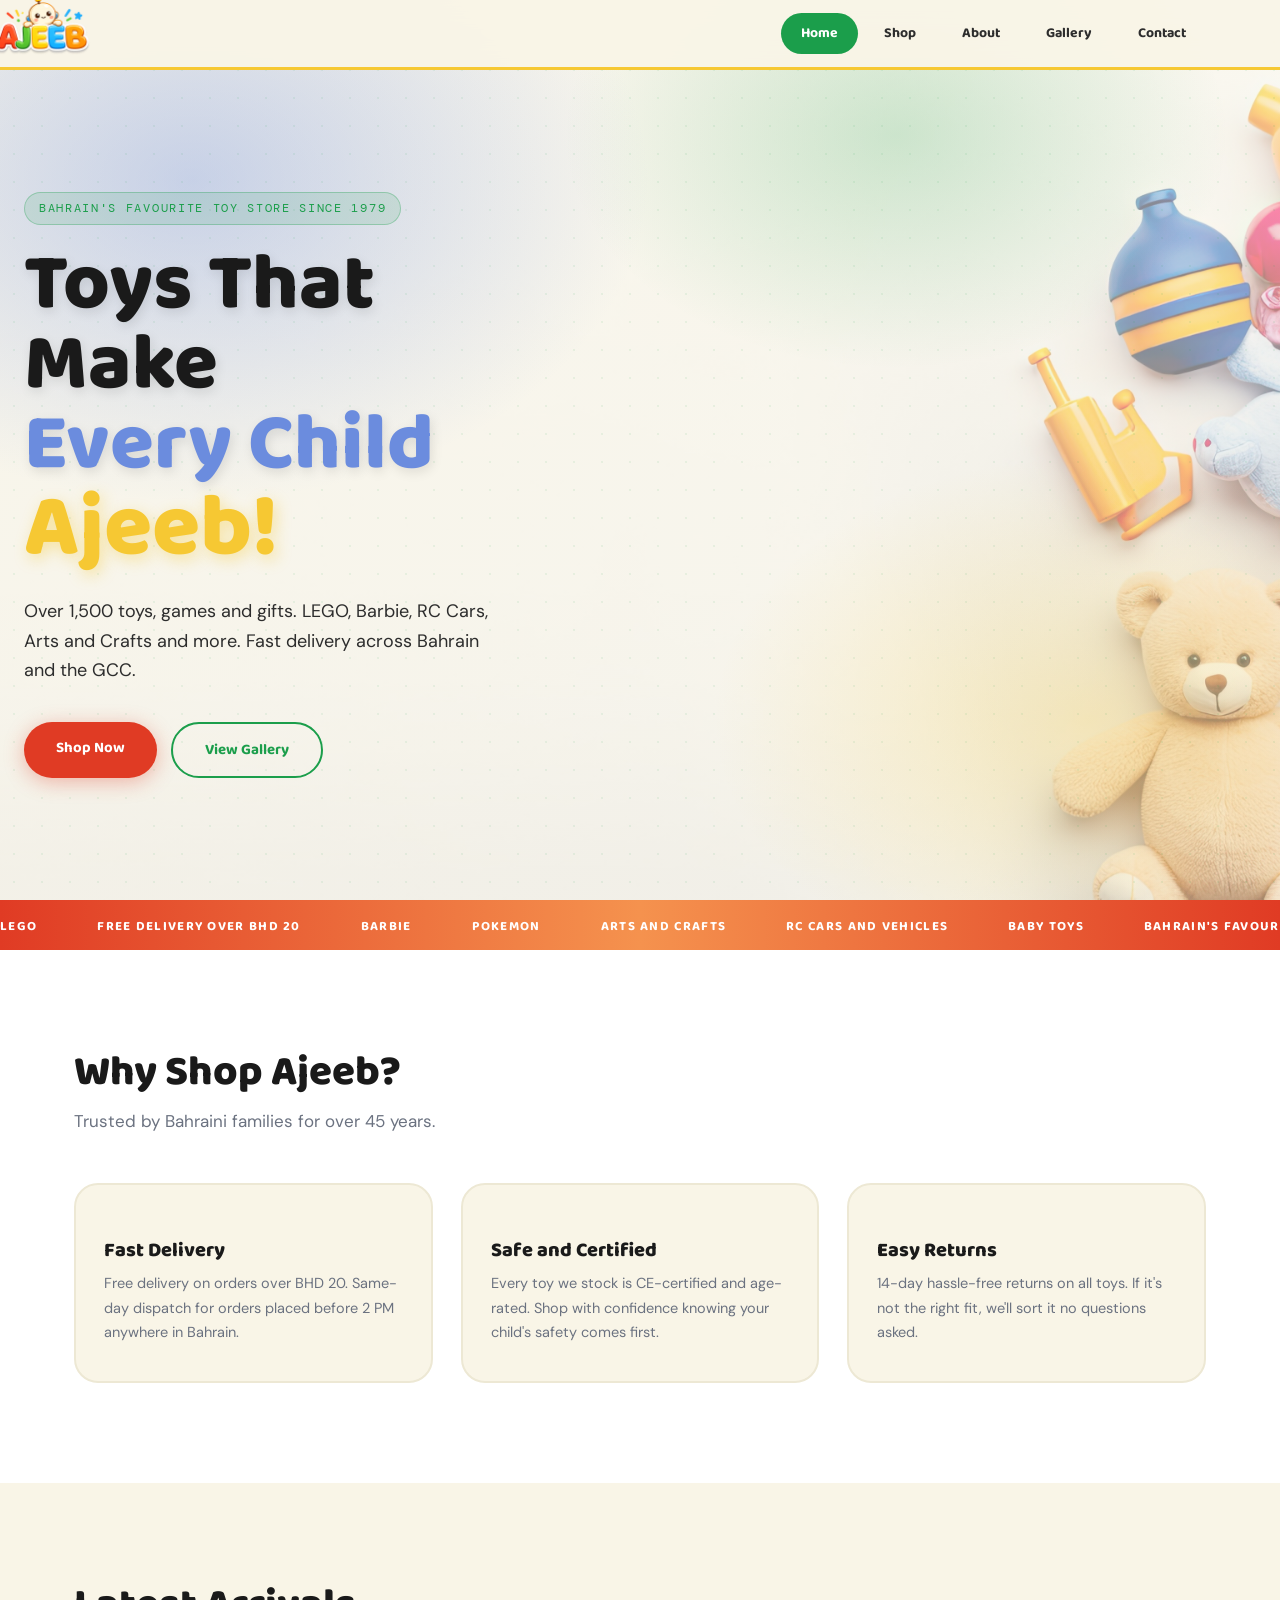
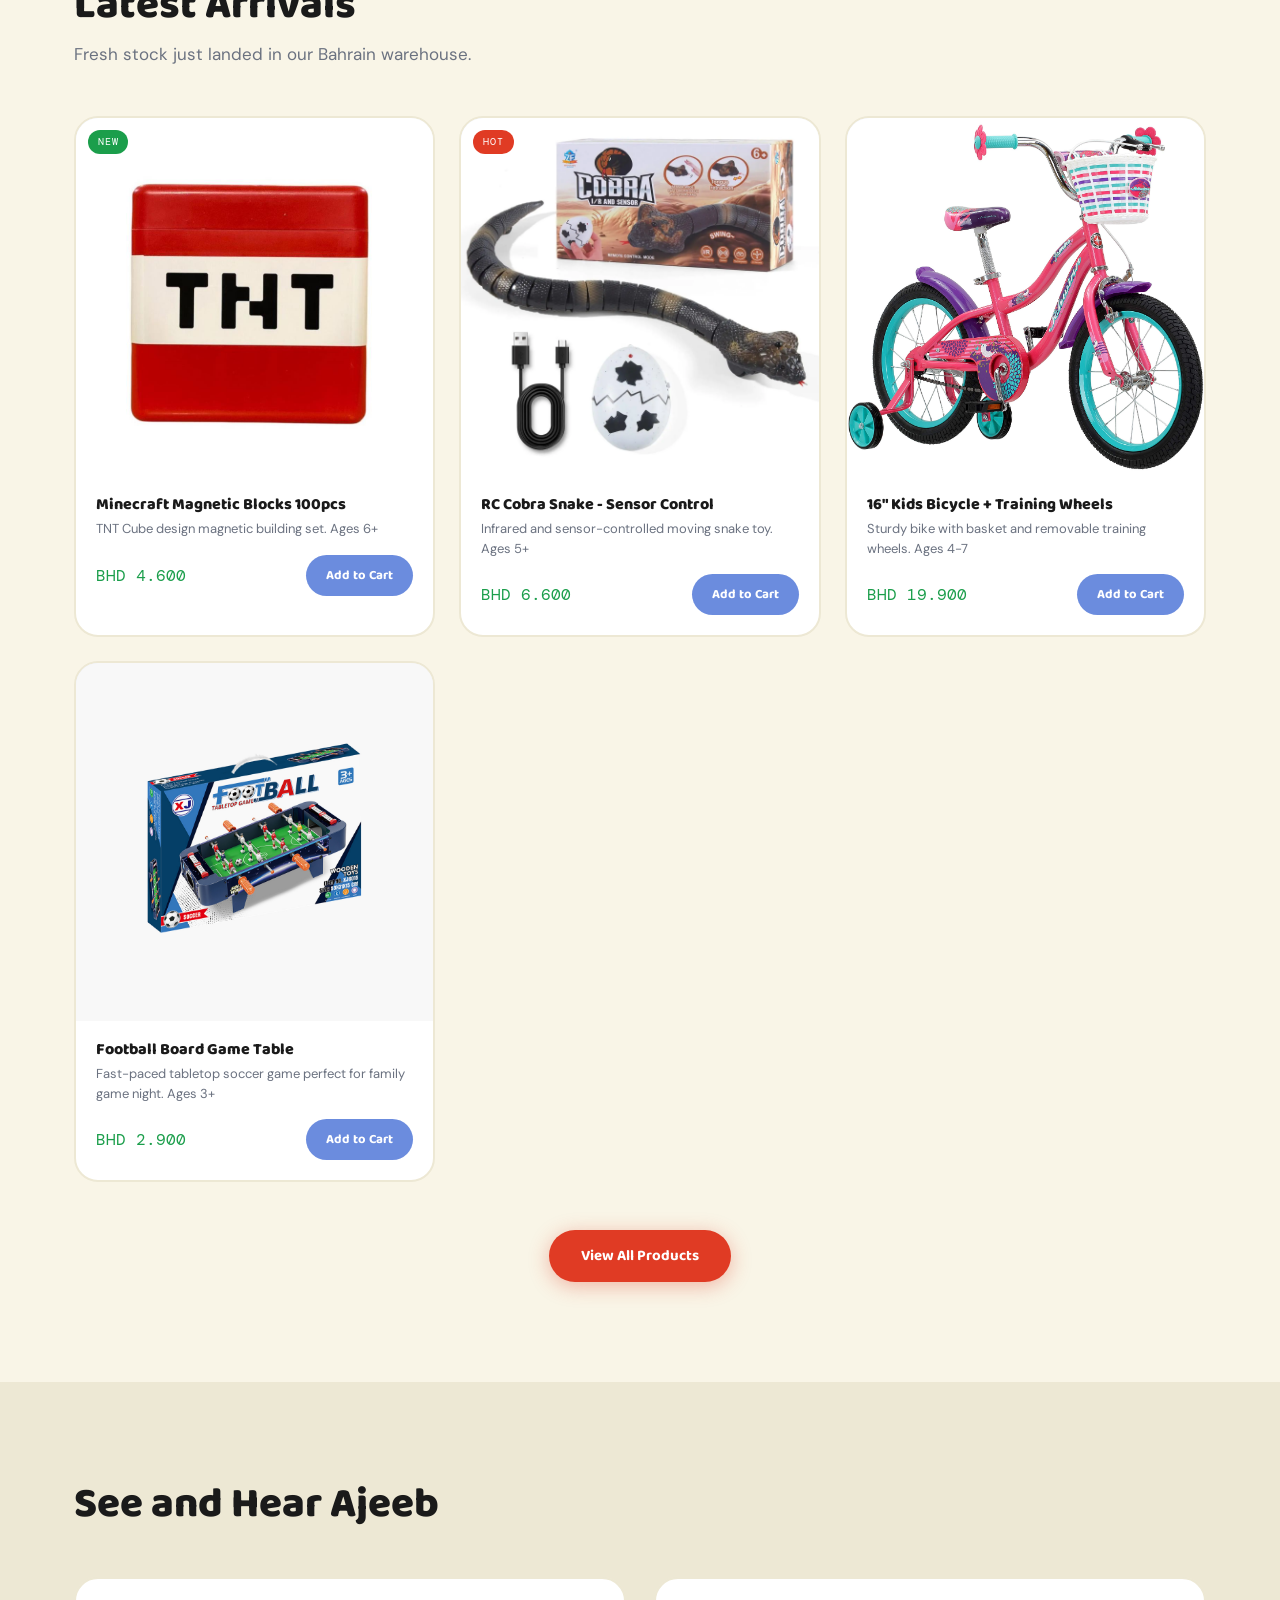
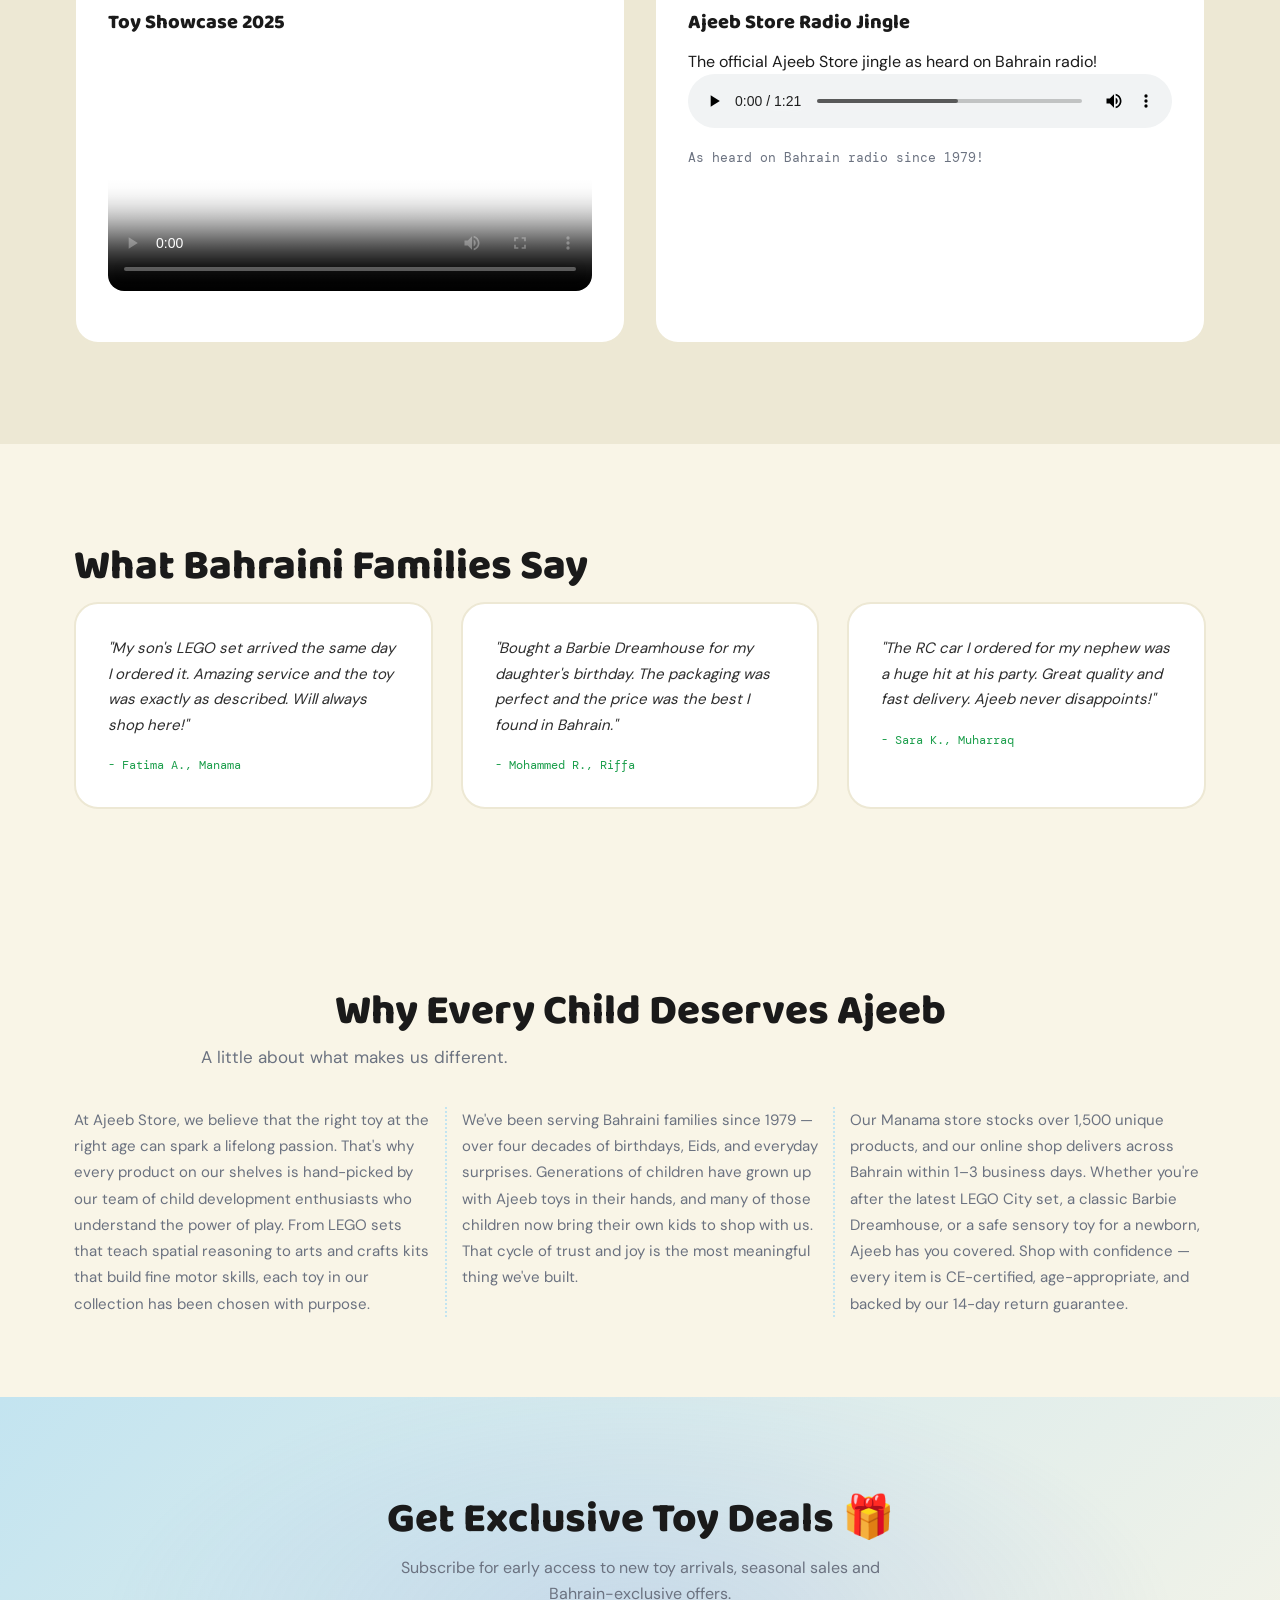
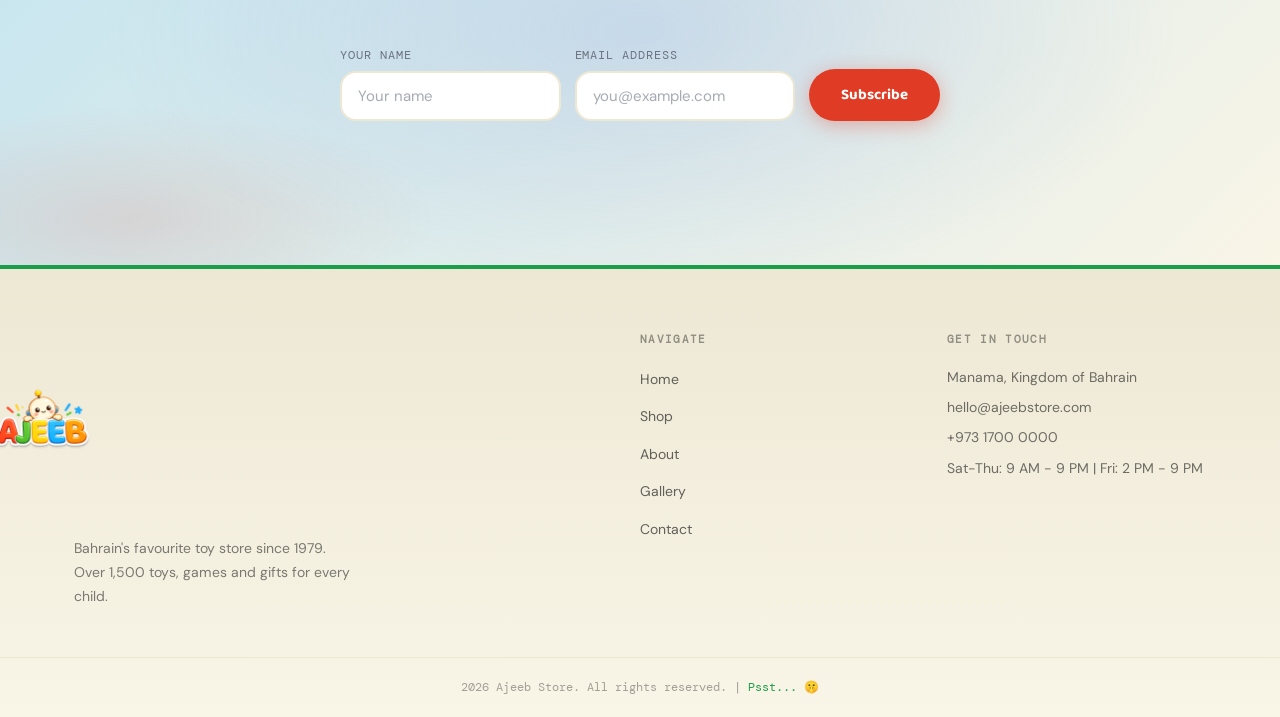
==== index.html @ 8ef1d277 "Add files via upload" ====
<!DOCTYPE html>
<html lang="en">
<head>
  <meta charset="UTF-8" />
  <meta name="viewport" content="width=device-width, initial-scale=1.0" />
  <meta name="description" content="Ajeeb Store - Bahrain's favourite toy store. Shop LEGO, Barbie, RC Cars, Arts and Crafts, Outdoor toys and more. Fast delivery across Bahrain." />
  <meta name="keywords" content="Ajeeb Store, toys Bahrain, LEGO Bahrain, Barbie, kids toys, RC cars, arts crafts, baby toys" />
  <meta name="author" content="Raghad Dawood and Yousif">
  <title>Ajeeb Store | Bahrain's Favourite Toy Store</title>

  <!-- Favicon -->
  <link rel="icon" href="images/block.png" type="image/x-icon">
  <link rel="stylesheet" href="style.css" />
</head>
<body>

  <!-- Skip to main content for keyboard users -->
  <a href="#main-content" class="skip-link">Skip to main content</a>

  <!-- HEADER -->
  <header class="site-header" role="banner">
    <div class="header-inner">

      <!-- Logo -->
      <a href="index.html" class="logo" aria-label="Ajeeb Store Home">
        <span class="logo-icon"><img src="images/icon ajeeb.png" alt="ajeeb logo"></span>
      </a>

      <!-- Hamburger button shown on mobile -->
      <button class="nav-toggle" id="navToggle"
              aria-label="Toggle navigation"
              aria-expanded="false"
              aria-controls="mainNav">
        <span></span>
        <span></span>
        <span></span>
      </button>

      <!-- Main navigation -->
      <nav class="main-nav" id="mainNav" role="navigation" aria-label="Main navigation">
        <ul>
          <li><a href="index.html"   class="nav-btn active" aria-current="page">Home</a></li>
          <li><a href="shop.html"    class="nav-btn">Shop</a></li>
          <li><a href="about.html"   class="nav-btn">About</a></li>
          <li><a href="gallery.html" class="nav-btn">Gallery</a></li>
          <li><a href="contact.html" class="nav-btn">Contact</a></li>
        </ul>
      </nav>

    </div>
  </header>

  <!-- MAIN CONTENT -->
  <main id="main-content">

    <!-- HERO with full background image -->
    <section class="hero" aria-label="Hero banner">

      <!-- Gradient overlays on top of the hero background image -->
      <div class="hero-bg-multi"></div>

      <!-- Hero text and buttons -->
      <div class="hero-content">
        <p class="hero-eyebrow">Bahrain's Favourite Toy Store Since 1979</p>

        <h1 class="hero-title">
          Toys That Make<br />
          <span class="hero-accent">Every Child</span><br />
          <!-- Animated rotating word -->
          <span class="hero-arabic rotate-word">Ajeeb!</span>
        </h1>

        <p class="hero-sub">
          Over 1,500 toys, games and gifts. LEGO, Barbie, RC Cars, Arts and Crafts and more.
          Fast delivery across Bahrain and the GCC.
        </p>

        <div class="hero-cta-group">
          <a href="shop.html"    class="btn-primary">Shop Now</a>
          <a href="gallery.html" class="btn-secondary">View Gallery</a>
        </div>
      </div>

    </section>

    <!-- Scrolling marquee strip - decorative, hidden from screen readers -->
    <div class="marquee-strip" aria-hidden="true">
      <div class="marquee-track">
        <span> LEGO</span>
        <span>FREE DELIVERY OVER BHD 20</span>
        <span> BARBIE</span>
        <span>POKEMON</span>
        <span> ARTS AND CRAFTS</span>
        <span>RC CARS AND VEHICLES</span>
        <span> BABY TOYS</span>
        <span>BAHRAIN'S FAVOURITE SINCE 1979</span>
        <!-- Duplicate set for seamless loop -->
        <span> LEGO</span>
        <span>FREE DELIVERY OVER BHD 20</span>
        <span>BARBIE</span>
        <span>POKEMON</span>
        <span> ARTS AND CRAFTS</span>
        <span>RC CARS AND VEHICLES</span>
      </div>
    </div>

    <!-- WHY SHOP AJEEB - three column section -->
    <section class="features-section" aria-labelledby="trust-heading">
      <div class="container">
        <h2 id="trust-heading" class="section-title">Why Shop Ajeeb?</h2>
        <p class="section-sub">Trusted by Bahraini families for over 45 years.</p>

        <div class="features-grid three-col">

          <article class="feature-card">
            <div class="feature-icon" aria-hidden="true"></div>
            <h3>Fast Delivery</h3>
            <p>Free delivery on orders over BHD 20. Same-day dispatch for orders placed before 2 PM anywhere in Bahrain.</p>
          </article>

          <article class="feature-card">
            <div class="feature-icon" aria-hidden="true"></div>
            <h3>Safe and Certified</h3>
            <p>Every toy we stock is CE-certified and age-rated. Shop with confidence knowing your child's safety comes first.</p>
          </article>

          <article class="feature-card">
            <div class="feature-icon" aria-hidden="true"></div>
            <h3>Easy Returns</h3>
            <p>14-day hassle-free returns on all toys. If it's not the right fit, we'll sort it no questions asked.</p>
          </article>

        </div>
      </div>
    </section>

    <!-- FEATURED PRODUCTS - three column grid -->
    <section class="products-section" aria-labelledby="featured-heading">
      <div class="container">
        <h2 id="featured-heading" class="section-title">Latest Arrivals</h2>
        <p class="section-sub">Fresh stock just landed in our Bahrain warehouse.</p>

        <div class="products-grid" id="productsGrid">

          <!-- Product 1 -->
          <article class="product-card" data-category="lego" tabindex="0">
            <div class="product-img-wrap">
              <img src="images/tnt.jpg"
                   alt="Minecraft Magnetic Building Blocks Set 100 pieces TNT Cube Design"
                   class="product-img reflect-img"
                   loading="lazy"
                   onerror="this.src='images/placeholder.jpg'" />
              <span class="product-badge new-badge">New</span>
            </div>
            <div class="product-info">
              <h3>Minecraft Magnetic Blocks 100pcs</h3>
              <p>TNT Cube design magnetic building set. Ages 6+</p>
              <div class="product-footer">
                <span class="price">BHD 4.600</span>
                <button class="btn-add-cart"
                        onclick="addToCart('Minecraft Magnetic Blocks', 4.6)"
                        aria-label="Add Minecraft Magnetic Blocks to cart">
                  Add to Cart
                </button>
              </div>
            </div>
          </article>

          <!-- Product 2 -->
          <article class="product-card" data-category="rc" tabindex="0">
            <div class="product-img-wrap">
              <img src="images/rc.webp"
                   alt="RC Cobra Snake Toy with Infrared and Sensor Control"
                   class="product-img reflect-img"
                   loading="lazy"
                   onerror="this.src='images/placeholder.jpg'" />
              <span class="product-badge">Hot</span>
            </div>
            <div class="product-info">
              <h3>RC Cobra Snake - Sensor Control</h3>
              <p>Infrared and sensor-controlled moving snake toy. Ages 5+</p>
              <div class="product-footer">
                <span class="price">BHD 6.600</span>
                <button class="btn-add-cart"
                        onclick="addToCart('RC Cobra Snake', 6.6)"
                        aria-label="Add RC Cobra Snake to cart">
                  Add to Cart
                </button>
              </div>
            </div>
          </article>

          <!-- Product 3 -->
          <article class="product-card" data-category="outdoor" tabindex="0">
            <div class="product-img-wrap">
              <img src="images/kids bicycle.jpg"
                   alt="16 Inch Kids Bicycle with Basket and Training Wheels"
                   class="product-img reflect-img"
                   loading="lazy"
                   onerror="this.src='images/placeholder.jpg'" />
            </div>
            <div class="product-info">
              <h3>16" Kids Bicycle + Training Wheels</h3>
              <p>Sturdy bike with basket and removable training wheels. Ages 4-7</p>
              <div class="product-footer">
                <span class="price">BHD 19.900</span>
                <button class="btn-add-cart"
                        onclick="addToCart('16 Inch Kids Bicycle', 19.9)"
                        aria-label="Add Kids Bicycle to cart">
                  Add to Cart
                </button>
              </div>
            </div>
          </article>

          <!-- Product 4 -->
          <article class="product-card" data-category="games" tabindex="0">
            <div class="product-img-wrap">
              <img src="images/Football Board Game Table.jpg"
                   alt="Football Board Game Table Set for kids"
                   class="product-img reflect-img"
                   loading="lazy"
                   onerror="this.src='images/placeholder.jpg'" />
            </div>
            <div class="product-info">
              <h3>Football Board Game Table</h3>
              <p>Fast-paced tabletop soccer game perfect for family game night. Ages 3+</p>
              <div class="product-footer">
                <span class="price">BHD 2.900</span>
                <button class="btn-add-cart"
                        onclick="addToCart('Football Board Game Table', 2.9)"
                        aria-label="Add Football Board Game to cart">
                  Add to Cart
                </button>
              </div>
            </div>
          </article>

        </div>

        <div class="section-cta">
          <a href="shop.html" class="btn-primary">View All Products</a>
        </div>
      </div>
    </section>

    <!-- MULTIMEDIA - video and audio elements -->
    <section class="media-section" aria-labelledby="media-heading">
      <div class="container">
        <h2 id="media-heading" class="section-title">See and Hear Ajeeb</h2>

        <div class="media-grid">

          <!-- HTML5 Video -->
          <div class="media-card">
            <h3> Toy Showcase 2025</h3>
            <video controls
                   width="100%"
                   preload="metadata"
                   aria-label="Ajeeb Store toy showcase video"
                   poster="images/video-poster.jpg">
              <source src="videos/Ajeeb Stores New Branch in Tubli.mp4" type="video/mp4" />
              <source src="media/ajeeb-showcase.webm" type="video/webm" />
              <p>Your browser does not support HTML5 video.
                 <a href="media/ajeeb-showcase.mp4">Download the video</a>.
              </p>
            </video>
          </div>

          <!-- HTML5 Audio -->
          <div class="media-card">
            <h3> Ajeeb Store Radio Jingle</h3>
            <p>The official Ajeeb Store jingle as heard on Bahrain radio!</p>
            <audio controls aria-label="Ajeeb Store radio jingle">
              <source src="audios/Children's Music  Happy Upbeat Music (Instrumental Music For Kids).mp3" type="audio/mpeg" />
              <p>Your browser does not support HTML5 audio.
                 <a href="audios/Children's Music  Happy Upbeat Music (Instrumental Music For Kids).mp3">Download the audio</a>.
              </p>
            </audio>
            <p class="media-note"> As heard on Bahrain radio since 1979!</p>
          </div>

        </div>
      </div>
    </section>

    <!-- TESTIMONIALS - three column -->
    <section class="testimonials-section" aria-labelledby="testimonials-heading">
      <div class="container">
        <h2 id="testimonials-heading" class="section-title">What Bahraini Families Say</h2>

        <div class="testimonials-grid three-col">

          <blockquote class="testimonial-card">
            <p>"My son's LEGO set arrived the same day I ordered it. Amazing service and the toy was exactly as described. Will always shop here!"</p>
            <footer>- Fatima A., Manama</footer>
          </blockquote>

          <blockquote class="testimonial-card">
            <p>"Bought a Barbie Dreamhouse for my daughter's birthday. The packaging was perfect and the price was the best I found in Bahrain."</p>
            <footer>- Mohammed R., Riffa</footer>
          </blockquote>

          <blockquote class="testimonial-card">
            <p>"The RC car I ordered for my nephew was a huge hit at his party. Great quality and fast delivery. Ajeeb never disappoints!"</p>
            <footer>- Sara K., Muharraq</footer>
          </blockquote>

        </div>
      </div>
    </section>

    <!-- CSS3 COLUMN-COUNT SECTION: Three-column text layout -->
    <section class="column-section" aria-labelledby="column-heading">
      <div class="container">
        <h2 id="column-heading" class="section-title">Why Every Child Deserves Ajeeb</h2>
        <p class="section-sub">A little about what makes us different.</p>
        <div class="prose-three-col">
          <p>At Ajeeb Store, we believe that the right toy at the right age can spark a lifelong passion. That's why every product on our shelves is hand-picked by our team of child development enthusiasts who understand the power of play. From LEGO sets that teach spatial reasoning to arts and crafts kits that build fine motor skills, each toy in our collection has been chosen with purpose.</p>
          <p>We've been serving Bahraini families since 1979 — over four decades of birthdays, Eids, and everyday surprises. Generations of children have grown up with Ajeeb toys in their hands, and many of those children now bring their own kids to shop with us. That cycle of trust and joy is the most meaningful thing we've built.</p>
          <p>Our Manama store stocks over 1,500 unique products, and our online shop delivers across Bahrain within 1–3 business days. Whether you're after the latest LEGO City set, a classic Barbie Dreamhouse, or a safe sensory toy for a newborn, Ajeeb has you covered. Shop with confidence — every item is CE-certified, age-appropriate, and backed by our 14-day return guarantee.</p>
        </div>
      </div>
    </section>

    <!-- NEWSLETTER with JS form validation -->
    <section class="newsletter-section" aria-labelledby="newsletter-heading">
      <div class="container">
        <h2 id="newsletter-heading">Get Exclusive Toy Deals 🎁</h2>
        <p>Subscribe for early access to new toy arrivals, seasonal sales and Bahrain-exclusive offers.</p>

        <form class="newsletter-form"
              onsubmit="handleNewsletter(event)"
              novalidate
              aria-label="Newsletter signup form">

          <div class="form-group">
            <label for="nl-name">Your Name</label>
            <input type="text" id="nl-name" name="name"
                   placeholder="Your name"
                   autocomplete="given-name" />
          </div>

          <div class="form-group">
            <label for="nl-email">Email Address</label>
            <input type="email" id="nl-email" name="email"
                   placeholder="you@example.com"
                   required
                   autocomplete="email" />
          </div>

          <button type="submit" class="btn-primary">Subscribe</button>
        </form>

        <!-- JS writes success or error message here -->
        <div id="newsletter-msg" role="alert" aria-live="polite"></div>
      </div>
    </section>

    <!-- Cart toast - shown by addToCart() JS function -->
    <div id="cart-toast" class="cart-toast" role="status" aria-live="polite"></div>

    <!-- Secret offer popup - hidden by default, revealed by JS -->
    <div id="secret-offer" class="secret-offer" style="display:none;" aria-hidden="true">
      <div class="secret-inner">
        <button class="secret-close"
                onclick="document.getElementById('secret-offer').style.display='none'"
                aria-label="Close offer">
          X
        </button>
        <h3>🎉 Secret Deal!</h3>
        <p>Use code <strong>AJEEB20</strong> for 20% off your next toy order. Valid 24hrs only!</p>
        <a href="shop.html" class="btn-primary">Shop Now</a>
      </div>
    </div>

  </main>

  <!-- FOOTER -->
  <footer class="site-footer" role="contentinfo">
    <div class="footer-inner container">

      <!-- Brand and description -->
      <div class="footer-brand">
        <a href="index.html" class="logo" aria-label="Ajeeb Store Home">
          <span class="logo-icon"><img src="images/icon ajeeb.png" alt="Ajeeb Store logo"></span>
        </a>
        <p>Bahrain's favourite toy store since 1979. Over 1,500 toys, games and gifts for every child.</p>
      </div>

      <!-- Page links -->
      <nav class="footer-nav" aria-label="Footer navigation">
        <h4>Navigate</h4>
        <ul>
          <li><a href="index.html">Home</a></li>
          <li><a href="shop.html">Shop</a></li>
          <li><a href="about.html">About</a></li>
          <li><a href="gallery.html">Gallery</a></li>
          <li><a href="contact.html">Contact</a></li>
        </ul>
      </nav>

      <!-- Contact details -->
      <div class="footer-contact">
        <h4>Get In Touch</h4>
        <address>
          <p> Manama, Kingdom of Bahrain</p>
          <p><a href="mailto:hello@ajeebstore.com">hello@ajeebstore.com</a></p>
          <p><a href="tel:+97317000000">+973 1700 0000</a></p>
          <p> Sat-Thu: 9 AM - 9 PM | Fri: 2 PM - 9 PM</p>
        </address>
      </div>

    </div>

    <!-- Copyright bar with hidden secret offer link -->
    <div class="footer-bottom">
      <p>2026 Ajeeb Store. All rights reserved. |
        <a href="#" onclick="showSecretOffer(event)">Psst... 🤫</a>
      </p>
    </div>
  </footer>

  <script src="script.js"></script>

</body>
</html>
---- style.css ----
/* WEB FONTS */

@font-face {
  font-family: 'Baloo2';
  src: url('fonts/Baloo2-Regular.ttf') format('truetype');
  font-weight: 400;
  font-style: normal;
  font-display: swap;
}

@font-face {
  font-family: 'Baloo2';
  src: url('fonts/Baloo2-SemiBold.ttf') format('truetype');
  font-weight: 600;
  font-style: normal;
  font-display: swap;
}

@font-face {
  font-family: 'Baloo2';
  src: url('fonts/Baloo2-Bold.ttf') format('truetype');
  font-weight: 700;
  font-style: normal;
  font-display: swap;
}

@font-face {
  font-family: 'Baloo2';
  src: url('fonts/Baloo2-ExtraBold.ttf') format('truetype');
  font-weight: 800;
  font-style: normal;
  font-display: swap;
}

@font-face {
  font-family: 'DMSans';
  src: url('fonts/DMSans_18pt-Regular.ttf') format('truetype');
  font-weight: 400;
  font-style: normal;
  font-display: swap;
}

@font-face {
  font-family: 'DMSans';
  src: url('fonts/DMSans_18pt-Medium.ttf') format('truetype');
  font-weight: 500;
  font-style: normal;
  font-display: swap;
}

@font-face {
  font-family: 'DMSans';
  src: url('fonts/DMSans_18pt-SemiBold.ttf') format('truetype');
  font-weight: 600;
  font-style: normal;
  font-display: swap;
}

@font-face {
  font-family: 'DMMono';
  src: url('fonts/DMMono-Regular.ttf') format('truetype');
  font-weight: 400;
  font-style: normal;
  font-display: swap;
}


/* CSS VARIABLES */

:root {
  /* Brand colours */
  --kale:        #1B9E4B;
  --kale-dark:   #147838;
  --tomato:      #E03B24;
  --tomato-dark: #B82E1A;
  --banana:      #F6C833;
  --tangerine:   #F5924E;
  --periwinkle:  #6B8CDE;
  --aqua:        #C3E4F0;
  --cream:       #F9F5E7;
  --cream-dark:  #EDE8D4;
  --dark:        #1A1A1A;
  --dark-soft:   #2D2D2D;
  --white:       #FFFFFF;
  --grey:        #6B7280;
  --violet:      #6B4EFF;

  /* Fonts */
  --font-display: 'Baloo2', 'Baloo 2', cursive;
  --font-body:    'DMSans', 'DM Sans', sans-serif;
  --font-mono:    'DMMono', 'DM Mono', monospace;

  /* Border radius */
  --radius-sm:   8px;
  --radius-md:   16px;
  --radius-lg:   24px;
  --radius-pill: 100px;

  /* Shadows */
  --shadow-sm:   0 2px 8px rgba(0,0,0,0.08);
  --shadow-md:   0 6px 24px rgba(0,0,0,0.12);
  --shadow-lg:   0 16px 48px rgba(0,0,0,0.18);

  /* Layout */
  --max-width: 1180px;
  --header-h:  70px;
}


/* RESET */

*, *::before, *::after {
  box-sizing: border-box;
  margin: 0;
  padding: 0;
}

html {
  scroll-behavior: smooth;
  font-size: 16px;
}

body {
  font-family: var(--font-body);
  background-color: var(--cream);
  color: var(--dark);
  overflow-x: hidden;
  line-height: 1.6;
}

img {
  max-width: 100%;
  height: auto;
  display: block;
}

a {
  color: inherit;
  text-decoration: none;
}

ul {
  list-style: none;
}

address {
  font-style: normal;
}


/* ACCESSIBILITY */

/* Skip link - only visible when focused by keyboard */
.skip-link {
  position: absolute;
  top: -100px;
  left: 16px;
  background: var(--kale);
  color: var(--white);
  font-family: var(--font-display);
  font-weight: 700;
  padding: 10px 20px;
  border-radius: var(--radius-pill);
  z-index: 9999;
  transition: top 0.2s ease;
}
.skip-link:focus {
  top: 16px;
}

/* Visually hidden text for screen readers only */
.sr-only {
  position: absolute;
  width: 1px;
  height: 1px;
  padding: 0;
  margin: -1px;
  overflow: hidden;
  clip: rect(0,0,0,0);
  white-space: nowrap;
  border: 0;
}

/* Yellow outline for keyboard focus */
a:focus-visible,
button:focus-visible,
input:focus-visible,
select:focus-visible,
textarea:focus-visible {
  outline: 3px solid var(--banana);
  outline-offset: 3px;
  border-radius: var(--radius-sm);
}


/* LAYOUT */

.container {
  max-width: var(--max-width);
  margin: 0 auto;
  padding: 0 24px;
}


/* TYPOGRAPHY */

h1, h2, h3, h4, h5, h6 {
  font-family: var(--font-display);
  font-weight: 800;
  line-height: 1.1;
}

.section-title {
  font-size: clamp(28px, 4vw, 42px);
  margin-bottom: 12px;
  color: var(--dark);
}

.section-sub {
  font-size: 17px;
  color: var(--grey);
  margin-bottom: 48px;
  max-width: 560px;
}

.section-cta {
  text-align: center;
  margin-top: 48px;
}


/* BUTTONS  */

/* Primary button */
.btn-primary {
  display: inline-block;
  font-family: var(--font-display);
  font-weight: 700;
  font-size: 15px;
  background: var(--tomato);
  color: var(--white);
  padding: 14px 32px;
  border-radius: var(--radius-pill);
  border: none;
  cursor: pointer;
  text-align: center;
  box-shadow: 0 4px 20px rgba(224,59,36,0.35);
  transition: background-color 0.3s ease-in-out,
              transform        0.3s ease-in-out,
              box-shadow       0.3s ease-in-out;
}
.btn-primary:hover {
  background: var(--tangerine);
  transform: translateY(-2px);
  box-shadow: 0 8px 30px rgba(245,146,78,0.45);
}

/* Secondary button */
.btn-secondary {
  display: inline-block;
  font-family: var(--font-display);
  font-weight: 700;
  font-size: 15px;
  background: transparent;
  color: var(--kale);
  padding: 14px 32px;
  border-radius: var(--radius-pill);
  border: 2px solid var(--kale);
  cursor: pointer;
  text-align: center;
  transition: background-color 0.3s ease-in-out,
              color             0.3s ease-in-out,
              transform         0.3s ease-in-out;
}
.btn-secondary:hover {
  background: var(--kale);
  color: var(--white);
  transform: translateY(-2px);
}

/* Add to cart button */
.btn-add-cart {
  display: inline-block;
  font-family: var(--font-display);
  font-weight: 700;
  font-size: 13px;
  background: var(--periwinkle);
  color: var(--white);
  padding: 10px 20px;
  border-radius: var(--radius-pill);
  border: none;
  cursor: pointer;
  transition: background-color 0.3s ease-in-out,
              transform         0.3s ease-in-out;
}
.btn-add-cart:hover {
  background: var(--tomato);
  transform: translateY(-2px);
}


/* HEADER AND NAV */

/* Fixed header stays at the top while scrolling */
.site-header {
  position: fixed;
  top: 0;
  left: 0;
  right: 0;
  z-index: 1000;
  height: var(--header-h);
  background: rgba(249,245,231,0.95);
  backdrop-filter: blur(12px);
  border-bottom: 3px solid var(--banana);
  transition: background 0.3s ease;
}

.header-inner {
  max-width: var(--max-width);
  margin: 0 auto;
  padding: 0 24px;
  height: 100%;
  display: flex;
  align-items: center;
  gap: 24px;
}

/* Logo */
.logo {
  display: flex;
  align-items: center;
  gap: 8px;
  flex-shrink: 0;
  text-decoration: none;
  margin-left: -95px;
}

/* Logo icon wiggles using CSS animation */
.logo-icon {
  display: inline-flex;
  align-items: center;
  animation: logoWiggle 4s ease-in-out infinite;
}

.logo-icon img {
  height: 190px;
  width: auto;
  display: block;
  object-fit: contain;
}

.logo-en {
  font-family: var(--font-mono);
  font-size: 13px;
  letter-spacing: 0.12em;
  color: var(--dark);
  text-transform: uppercase;
  font-weight: 700;
}

/* Nav pushed to the right */
.main-nav {
  margin-left: auto;
}

.main-nav ul {
  display: flex;
  align-items: center;
  gap: 6px;
}

/* Rounded nav buttons */
.nav-btn {
  display: inline-block;
  font-family: var(--font-display);
  font-weight: 700;
  font-size: 14px;
  padding: 9px 20px;
  border-radius: var(--radius-pill);
  color: var(--dark-soft);
  cursor: pointer;
  transition: background-color 0.2s ease-in-out,
              color             0.2s ease-in-out,
              transform         0.2s ease-in-out;
}
.nav-btn:hover {
  background: var(--banana);
  color: var(--dark);
  transform: translateY(-1px);
}

/* Active page gets green background */
.nav-btn.active {
  background: var(--kale);
  color: var(--white);
}

/* Hamburger - hidden on desktop, shown on mobile */
.nav-toggle {
  display: none;
  flex-direction: column;
  justify-content: space-between;
  width: 26px;
  height: 18px;
  background: none;
  border: none;
  cursor: pointer;
  margin-left: auto;
  padding: 0;
}
.nav-toggle span {
  display: block;
  height: 2px;
  width: 100%;
  background: var(--dark);
  border-radius: 2px;
  transition: transform 0.3s ease-in-out,
              opacity   0.3s ease-in-out;
}

/* Hamburger lines rotate into an X when open */
.nav-toggle.open span:nth-child(1) { transform: translateY(8px) rotate(45deg); }
.nav-toggle.open span:nth-child(2) { opacity: 0; }
.nav-toggle.open span:nth-child(3) { transform: translateY(-8px) rotate(-45deg); }


/*HERO SECTION*/

/* Full-screen hero with background image */
.hero {
  min-height: 100vh;
  padding-top: var(--header-h);
  display: flex;
  align-items: center;
  position: relative;
  overflow: hidden;
  background-image: url('images/bannerq.jpg');
  background-size: cover;
  background-position: center;
  background-repeat: no-repeat;
}

/* Multiple gradient overlays on top of the background image */
.hero-bg-multi {
  position: absolute;
  inset: 0;
  background-image:
    radial-gradient(ellipse 55% 55% at 15% 20%, rgba(107,140,222,0.35) 0%, transparent 65%),
    radial-gradient(ellipse 45% 45% at 85% 80%, rgba(246,200,51,0.25) 0%, transparent 65%),
    radial-gradient(ellipse 40% 40% at 70% 15%, rgba(27,158,75,0.20) 0%, transparent 65%),
    linear-gradient(135deg, rgba(249,245,231,0.75) 0%, rgba(249,245,231,0.45) 100%);
  pointer-events: none;
}

/* Dot texture overlay */
.hero::after {
  content: '';
  position: absolute;
  inset: 0;
  background-image: radial-gradient(rgba(27,158,75,0.08) 1px, transparent 1px);
  background-size: 28px 28px;
  pointer-events: none;
  z-index: 1;
}

/* Hero text sits above all overlays */
.hero-content {
  position: relative;
  z-index: 2;
  max-width: 600px;
  padding: 80px 24px;
}

/* Small label pill above the heading */
.hero-eyebrow {
  font-family: var(--font-mono);
  font-size: 12px;
  letter-spacing: 0.14em;
  text-transform: uppercase;
  color: var(--kale);
  margin-bottom: 20px;
  display: inline-block;
  background: rgba(27,158,75,0.12);
  padding: 6px 14px;
  border-radius: var(--radius-pill);
  border: 1px solid rgba(27,158,75,0.3);
}

/* Main heading */
.hero-title {
  font-family: var(--font-display);
  font-size: clamp(42px, 7vw, 80px);
  font-weight: 800;
  line-height: 1.0;
  margin-bottom: 24px;
  color: var(--dark);
  text-shadow: 2px 4px 12px rgba(0,0,0,0.1);
}

/* Blue word in the heading */
.hero-accent {
  color: var(--periwinkle);
}

/* Animated rotating word */
.hero-arabic {
  display: inline-block;
  font-size: clamp(48px, 8vw, 88px);
  color: var(--banana);
  animation: rockWord 3.5s ease-in-out infinite;
  text-shadow: 3px 5px 15px rgba(246,200,51,0.4);
}

/* Subtitle paragraph */
.hero-sub {
  font-size: 18px;
  color: var(--dark-soft);
  line-height: 1.65;
  margin-bottom: 36px;
  max-width: 480px;
}

/* Row of CTA buttons */
.hero-cta-group {
  display: flex;
  flex-wrap: wrap;
  gap: 14px;
}


/* MARQUEE STRIP */

/* Scrolling brand announcement strip */
.marquee-strip {
  overflow: hidden;
  background: linear-gradient(90deg, var(--tomato) 0%, var(--tangerine) 50%, var(--tomato) 100%);
  padding: 12px 0;
  white-space: nowrap;
}

/* Inner track animates to the left endlessly */
.marquee-track {
  display: inline-flex;
  gap: 60px;
  animation: marqueeScroll 22s linear infinite;
}

.marquee-track span {
  font-family: var(--font-display);
  font-weight: 700;
  font-size: 13px;
  letter-spacing: 0.1em;
  text-transform: uppercase;
  color: var(--white);
  flex-shrink: 0;
}


/* ===== PAGE HERO BANNERS (inner pages) ===== */

.page-hero {
  padding: calc(var(--header-h) + 60px) 0 70px;
  position: relative;
  overflow: hidden;
  text-align: center;
  background-size: cover;
  background-position: center;
  background-repeat: no-repeat;
}

/* Each page uses a different background image */
.about-hero   { background-image: url('images/b2.jpg'); }
.shop-hero    { background-image: url('images/b4.jpg'); }
.gallery-hero { background-image: url('images/b1.jpeg'); }
.contact-hero { background-image: url('images/b3.jpg'); }

/* Gradient overlay on top of the background image */
.page-hero-bg {
  position: absolute;
  inset: 0;
  background-image:
    radial-gradient(ellipse 60% 80% at 50% 100%, rgba(107,140,222,0.35) 0%, transparent 70%),
    radial-gradient(ellipse 40% 40% at 20% 20%,  rgba(224,59,36,0.15)  0%, transparent 60%),
    radial-gradient(ellipse 35% 35% at 80% 10%,  rgba(246,200,51,0.15) 0%, transparent 60%),
    linear-gradient(180deg, rgba(249,245,231,0.85) 0%, rgba(249,245,231,0.65) 100%);
  pointer-events: none;
}

/* Text sits above the overlay */
.page-hero .container {
  position: relative;
  z-index: 2;
}

.page-hero h1 {
  font-family: var(--font-display);
  font-size: clamp(36px, 6vw, 68px);
  color: var(--dark);
  margin-bottom: 16px;
  text-shadow: 2px 3px 10px rgba(0,0,0,0.15);
}

.page-hero p {
  font-size: 18px;
  color: var(--dark-soft);
  max-width: 480px;
  margin: 0 auto;
}


/*FEATURES SECTION*/

.features-section {
  padding: 100px 0;
  background: var(--white);
}

/* Three-column grid on desktop */
.features-grid.three-col,
.values-grid.three-col,
.testimonials-grid.three-col {
  display: grid;
  grid-template-columns: repeat(3, 1fr);
  gap: 28px;
}

.feature-card {
  background: var(--cream);
  border: 2px solid var(--cream-dark);
  border-radius: var(--radius-lg);
  padding: 36px 28px;
  transition: transform    0.35s ease-in-out,
              box-shadow   0.35s ease-in-out,
              border-color 0.35s ease-in-out;
}
.feature-card:hover {
  transform: translateY(-6px);
  box-shadow: var(--shadow-md);
  border-color: var(--kale);
}

.feature-icon {
  font-size: 36px;
  margin-bottom: 18px;
  display: block;
}

.feature-card h3 {
  font-family: var(--font-display);
  font-size: 20px;
  margin-bottom: 10px;
  color: var(--dark);
}

.feature-card p {
  font-size: 14.5px;
  color: var(--grey);
  line-height: 1.7;
}


/* ===== PRODUCTS GRID ===== */

.products-section,
.products-full-section {
  padding: 100px 0;
  background: var(--cream);
}

/* Three columns on desktop, single column on mobile */
.products-grid {
  display: grid;
  grid-template-columns: repeat(3, 1fr);
  gap: 24px;
  margin-bottom: 48px;
}

.product-card {
  background: var(--white);
  border: 2px solid var(--cream-dark);
  border-radius: var(--radius-lg);
  overflow: hidden;
  transition: transform    0.35s ease-in-out,
              box-shadow   0.35s ease-in-out,
              border-color 0.35s ease-in-out;
}
.product-card:hover,
.product-card:focus {
  transform: translateY(-6px);
  box-shadow: var(--shadow-md);
  border-color: var(--tangerine);
}

/* Image wrapper - relative so the badge can be positioned inside */
.product-img-wrap {
  position: relative;
  aspect-ratio: 1 / 1;
  background: linear-gradient(135deg, rgba(107,140,222,0.15) 0%, rgba(246,200,51,0.1) 100%);
  overflow: hidden;
  display: flex;
  align-items: center;
  justify-content: center;
}

.product-img {
  width: 100%;
  height: 100%;
  object-fit: cover;
  transition: transform 0.5s ease-in-out;
}

/* Image zooms slightly on card hover */
.product-card:hover .product-img {
  transform: scale(1.06);
}

/* CSS3 reflect effect - applied to product images, gallery thumbs and about image */
.reflect-img {
  -webkit-box-reflect: below 4px
    linear-gradient(transparent 65%, rgba(249,245,231,0.18) 100%);
}

/* Badge positioned in the top-left corner of the image */
.product-badge {
  position: absolute;
  top: 12px;
  left: 12px;
  background: var(--tomato);
  color: var(--white);
  font-family: var(--font-mono);
  font-size: 10px;
  font-weight: 500;
  letter-spacing: 0.08em;
  padding: 4px 10px;
  border-radius: var(--radius-pill);
  text-transform: uppercase;
}

/* Green badge for new items */
.new-badge {
  background: var(--kale);
  color: var(--white);
}

.product-info {
  padding: 20px;
}

.product-info h3 {
  font-family: var(--font-display);
  font-size: 16px;
  margin-bottom: 6px;
  color: var(--dark);
}

.product-info p {
  font-size: 13px;
  color: var(--grey);
  margin-bottom: 16px;
  line-height: 1.5;
}

/* Price and button on the same row */
.product-footer {
  display: flex;
  align-items: center;
  justify-content: space-between;
  gap: 10px;
}

/* Price in monospace font */
.price {
  font-family: var(--font-mono);
  font-size: 16px;
  font-weight: 500;
  color: var(--kale);
}


/*THREE COLUMN TEXT*/

/* CSS column-count layout - three columns desktop, one column mobile */
.prose-three-col {
  column-count: 3;
  column-gap: 32px;
  column-rule: 2px dotted var(--aqua);
  color: var(--grey);
  font-size: 15px;
  line-height: 1.75;
}

/* Wrapper section for the three-column prose layout */
.column-section {
  padding: 80px 0;
  background: var(--cream);
}

.column-section .section-title {
  text-align: center;
  margin-bottom: 8px;
}

.column-section .section-sub {
  text-align: center;
  margin-bottom: 36px;
}


/* Fade-in animation applied by JS to product cards after filter */
@keyframes fadeInUp {
  from { opacity: 0; transform: translateY(16px); }
  to   { opacity: 1; transform: translateY(0); }
}
.animate-fade-in {
  animation: fadeInUp 0.4s ease-in-out both;
}


/*MULTIMEDIA SECTION*/

/* Cream background to match the rest of the page */
.media-section {
  padding: 100px 0;
  background: var(--cream-dark);
}

.media-section .section-title {
  color: var(--dark);
}

/* Two columns side by side */
.media-grid {
  display: grid;
  grid-template-columns: 1fr 1fr;
  gap: 28px;
  margin-top: 48px;
}

.media-card {
  background: var(--white);
  border: 2px solid var(--cream-dark);
  border-radius: var(--radius-lg);
  padding: 32px;
  transition: border-color 0.3s ease-in-out;
}
.media-card:hover {
  border-color: var(--kale);
}

.media-card h3 {
  font-family: var(--font-display);
  font-size: 20px;
  margin-bottom: 16px;
  color: var(--dark);
}

/* Video and audio elements fill the card width */
.media-card video,
.media-card audio {
  width: 100%;
  border-radius: var(--radius-md);
  margin-bottom: 12px;
  accent-color: var(--kale);
}

.media-note {
  font-size: 13px;
  color: var(--grey);
  font-family: var(--font-mono);
}


/* TESTIMONIALS */

.testimonials-section {
  padding: 100px 0;
  background: var(--cream);
}

.testimonial-card {
  background: var(--white);
  border: 2px solid var(--cream-dark);
  border-radius: var(--radius-lg);
  padding: 32px;
  transition: transform    0.35s ease-in-out,
              border-color 0.35s ease-in-out;
}
.testimonial-card:hover {
  transform: translateY(-4px);
  border-color: var(--banana);
}

.testimonial-card p {
  font-size: 15px;
  color: var(--dark-soft);
  line-height: 1.7;
  margin-bottom: 18px;
  font-style: italic;
}

.testimonial-card footer {
  font-family: var(--font-mono);
  font-size: 12px;
  color: var(--kale);
}


/* NEWSLETTER */

/* Multiple background gradients */
.newsletter-section {
  padding: 100px 0;
  text-align: center;
  background-image:
    radial-gradient(ellipse 60% 80% at 50% 50%, rgba(107,140,222,0.2) 0%, transparent 70%),
    radial-gradient(ellipse 40% 40% at 10% 90%, rgba(224,59,36,0.12) 0%, transparent 60%),
    linear-gradient(135deg, var(--aqua) 0%, var(--cream) 100%);
}

.newsletter-section h2 {
  font-family: var(--font-display);
  font-size: clamp(28px, 4vw, 42px);
  margin-bottom: 12px;
  color: var(--dark);
}

.newsletter-section p {
  font-size: 16px;
  color: var(--grey);
  margin-bottom: 40px;
  max-width: 480px;
  margin-left: auto;
  margin-right: auto;
}

/* Form fields sit in a row */
.newsletter-form {
  display: flex;
  flex-wrap: wrap;
  gap: 14px;
  justify-content: center;
  align-items: flex-end;
  max-width: 600px;
  margin: 0 auto 20px;
}

/* Label and input stacked vertically */
.form-group {
  display: flex;
  flex-direction: column;
  gap: 6px;
  text-align: left;
  flex: 1;
  min-width: 180px;
}

.form-group label {
  font-size: 12px;
  font-family: var(--font-mono);
  letter-spacing: 0.08em;
  text-transform: uppercase;
  color: var(--grey);
  font-weight: 500;
}

/* CSS transitions on form inputs, selects and textareas */
.form-group input,
.form-group select,
.form-group textarea {
  background: var(--white);
  border: 2px solid var(--cream-dark);
  border-radius: var(--radius-md);
  color: var(--dark);
  font-family: var(--font-body);
  font-size: 15px;
  padding: 13px 16px;
  width: 100%;
  transition: border-color      0.3s ease-in-out,
  background-color  0.3s ease-in-out,
  box-shadow        0.3s ease-in-out;
}

/* Green border and glow on focus */
.form-group input:focus,
.form-group select:focus,
.form-group textarea:focus {
  outline: none;
  border-color: var(--kale);
  background: rgba(27,158,75,0.04);
  box-shadow: 0 0 0 3px rgba(27,158,75,0.15);
}

/* Green border when input is valid */
.form-group input:valid:not(:placeholder-shown),
.form-group textarea:valid:not(:placeholder-shown) {
  border-color: var(--kale);
  background: rgba(27,158,75,0.03);
}

.form-group input::placeholder,
.form-group textarea::placeholder {
  color: var(--grey);
  opacity: 0.6;
}

.form-group select option {
  background: var(--white);
  color: var(--dark);
}

.form-group textarea {
  resize: vertical;
  min-height: 120px;
}

/* JS writes success or error text here */
#newsletter-msg {
  min-height: 24px;
  font-family: var(--font-mono);
  font-size: 13px;
  margin-top: 8px;
}


/* CART TOAST */

/* Fixed notification that slides up from the bottom */
.cart-toast {
  position: fixed;
  bottom: 28px;
  right: 28px;
  background: var(--kale);
  border: 2px solid var(--kale-dark);
  color: var(--white);
  font-family: var(--font-display);
  font-size: 15px;
  padding: 14px 24px;
  border-radius: var(--radius-md);
  box-shadow: var(--shadow-lg);
  z-index: 4000;
  transform: translateY(80px);
  opacity: 0;
  pointer-events: none;
  transition: transform 0.35s ease-in-out,
              opacity   0.35s ease-in-out;
}

/* JS adds this class to show the toast */
.cart-toast.show {
  transform: translateY(0);
  opacity: 1;
  pointer-events: auto;
}


/*SECRET OFFER POPUP*/

/* Hidden by default via style="display:none" in HTML - JS reveals it */
.secret-offer {
  position: fixed;
  inset: 0;
  z-index: 5000;
  align-items: center;
  justify-content: center;
  background: rgba(26,16,64,0.85);
  backdrop-filter: blur(10px);
}

.secret-inner {
  background: var(--white);
  border: 3px solid var(--kale);
  border-radius: var(--radius-lg);
  padding: 48px 40px;
  max-width: 420px;
  text-align: center;
  position: relative;
  box-shadow: 0 0 60px rgba(27,158,75,0.4);
}

/* Close button in the top-right corner */
.secret-close {
  position: absolute;
  top: 14px;
  right: 18px;
  background: none;
  border: none;
  color: var(--grey);
  font-size: 20px;
  cursor: pointer;
  font-weight: bold;
  transition: color 0.2s ease;
}
.secret-close:hover {
  color: var(--dark);
}

.secret-inner h3 {
  font-family: var(--font-display);
  font-size: 26px;
  margin-bottom: 12px;
  color: var(--kale);
}

.secret-inner p {
  font-size: 16px;
  color: var(--grey);
  margin-bottom: 28px;
}


/*ABOUT PAGE */

.about-story-section,
.values-section,
.team-section,
.press-section,
.about-cta-section {
  padding: 100px 0;
}

.about-story-section { background: var(--white); }
.values-section      { background: var(--cream); }
.team-section        { background: var(--white); }
.press-section       { background: var(--cream); }
.about-cta-section   { background: var(--aqua); text-align: center; }

/* Two columns - text on the left, image on the right */
.about-story-layout {
  display: grid;
  grid-template-columns: 1fr 1fr;
  gap: 64px;
  align-items: center;
}

.about-story-text {
  display: flex;
  flex-direction: column;
  gap: 18px;
}

.about-story-text p {
  font-size: 16px;
  color: var(--grey);
  line-height: 1.8;
}

/* Image container - relative so the badge can be positioned on top */
.about-img-stack {
  position: relative;
}

.about-img {
  border-radius: var(--radius-lg);
  width: 100%;
  aspect-ratio: 4/3;
  object-fit: cover;
}

/* Gradient badge positioned over the image */
.about-stat-badge {
  position: absolute;
  bottom: -20px;
  right: -20px;
  background: linear-gradient(135deg, var(--tomato) 0%, var(--tangerine) 100%);
  border-radius: var(--radius-lg);
  padding: 20px 24px;
  text-align: center;
  box-shadow: var(--shadow-md);
}

.stat-num {
  display: block;
  font-family: var(--font-display);
  font-size: 32px;
  font-weight: 800;
  color: var(--white);
  line-height: 1;
}

.stat-label {
  font-family: var(--font-mono);
  font-size: 11px;
  color: rgba(255,255,255,0.8);
  text-transform: uppercase;
  letter-spacing: 0.08em;
  margin-top: 4px;
  display: block;
}

/* Value cards - icons rotate on hover */
.value-card {
  background: var(--white);
  border: 2px solid var(--cream-dark);
  border-radius: var(--radius-lg);
  padding: 36px 28px;
  transition: transform    0.35s ease-in-out,
              border-color 0.35s ease-in-out;
}
.value-card:hover {
  transform: translateY(-6px);
  border-color: var(--banana);
}

/* Icon rotates and scales on hover */
.rotate-on-hover {
  display: inline-block;
  font-size: 36px;
  margin-bottom: 18px;
  transition: transform 0.35s ease-in-out;
}
.value-card:hover .rotate-on-hover {
  transform: rotate(20deg) scale(1.15);
}

.value-card h3 {
  font-family: var(--font-display);
  font-size: 20px;
  margin-bottom: 10px;
  color: var(--dark);
}

.value-card p {
  font-size: 14.5px;
  color: var(--grey);
  line-height: 1.7;
}

/* Stats section with multiple background gradients */
.stats-section {
  padding: 80px 0;
  position: relative;
  overflow: hidden;
}

.stats-bg-multi {
  position: absolute;
  inset: 0;
  background-image:
    linear-gradient(135deg, rgba(27,158,75,0.3) 0%, rgba(224,59,36,0.15) 50%, rgba(246,200,51,0.15) 100%),
    radial-gradient(ellipse 70% 70% at 50% 50%, rgba(107,140,222,0.2) 0%, transparent 70%);
  pointer-events: none;
}

.stats-grid {
  position: relative;
  z-index: 2;
  display: grid;
  grid-template-columns: repeat(4, 1fr);
  gap: 32px;
  text-align: center;
}

.stat-item {
  display: flex;
  flex-direction: column;
  align-items: center;
  gap: 8px;
}

/* Large animated numbers */
.stat-big {
  font-family: var(--font-display);
  font-size: clamp(36px, 5vw, 56px);
  font-weight: 800;
  color: var(--banana);
  line-height: 1;
  text-shadow: 2px 3px 10px rgba(0,0,0,0.2);
}

.stat-desc {
  font-size: 14px;
  color: var(--dark-soft);
  font-family: var(--font-mono);
  letter-spacing: 0.06em;
}

/* Three brand cards */
.team-grid {
  display: grid;
  grid-template-columns: repeat(3, 1fr);
  gap: 28px;
}

.team-card {
  background: var(--cream);
  border: 2px solid var(--cream-dark);
  border-radius: var(--radius-lg);
  overflow: hidden;
  transition: transform    0.35s ease-in-out,
  border-color 0.35s ease-in-out;
}
.team-card:hover {
  transform: translateY(-6px);
  border-color: var(--periwinkle);
}

/* Emoji icon area with gradient background */
.team-emoji-wrap {
  aspect-ratio: 4/3;
  display: flex;
  align-items: center;
  justify-content: center;
  font-size: 48px;
  background: linear-gradient(135deg, rgba(107,140,222,0.15) 0%, rgba(27,158,75,0.1) 100%);
}

.team-info {
  padding: 24px;
}

.team-info h3 {
  font-family: var(--font-display);
  font-size: 18px;
  margin-bottom: 4px;
  color: var(--dark);
}

.team-role {
  font-family: var(--font-mono);
  font-size: 11px;
  color: var(--periwinkle);
  text-transform: uppercase;
  letter-spacing: 0.08em;
  margin-bottom: 10px;
  display: block;
}

.team-info p {
  font-size: 13.5px;
  color: var(--grey);
  line-height: 1.6;
}

/* Brand logo row */
.press-logos {
  display: flex;
  flex-wrap: wrap;
  align-items: center;
  justify-content: center;
  gap: 40px;
  margin-top: 48px;
}

.press-logo-item {
  display: flex;
  flex-direction: column;
  align-items: center;
  gap: 8px;
  opacity: 0.7;
  transition: transform 0.3s ease-in-out,
              opacity   0.3s ease-in-out;
}
.press-logo-item:hover {
  opacity: 1;
  transform: scale(1.1);
}

.press-logo-item span:first-child  { font-size: 28px; }
.press-logo-item span:last-child {
  font-family: var(--font-mono);
  font-size: 11px;
  letter-spacing: 0.1em;
  color: var(--grey);
  text-transform: uppercase;
}

/* About page CTA */
.about-cta-section h2 {
  font-family: var(--font-display);
  font-size: clamp(28px, 4vw, 44px);
  margin-bottom: 14px;
  color: var(--dark);
}

.about-cta-section p {
  font-size: 17px;
  color: var(--dark-soft);
  margin-bottom: 36px;
}


/* FILTER BAR (shop page) */

.filter-section {
  padding: 32px 0 0;
  background: var(--cream);
}

/* Centered row of filter pills */
.filter-bar {
  display: flex;
  flex-wrap: wrap;
  gap: 10px;
  justify-content: center;
  margin-bottom: 48px;
}

/* Rounded filter buttons */
.filter-btn {
  font-family: var(--font-display);
  font-weight: 700;
  font-size: 14px;
  padding: 10px 24px;
  border-radius: var(--radius-pill);
  border: 2px solid var(--cream-dark);
  background: var(--white);
  color: var(--grey);
  cursor: pointer;
  transition: background-color 0.25s ease-in-out,
  border-color      0.25s ease-in-out,
  color             0.25s ease-in-out,
  transform         0.25s ease-in-out;
}
.filter-btn:hover {
  border-color: var(--periwinkle);
  color: var(--periwinkle);
  transform: translateY(-2px);
}

/* Active filter button is green */
.filter-btn.active {
  background: var(--kale);
  border-color: var(--kale);
  color: var(--white);
}


/* GALLERY */

.gallery-section {
  padding: 80px 0 100px;
  background: var(--cream);
}

/* Four columns on desktop */
.gallery-grid {
  display: grid;
  grid-template-columns: repeat(4, 1fr);
  gap: 16px;
}

.gallery-item {
  margin: 0;
  border-radius: var(--radius-md);
  overflow: hidden;
}

.gallery-item figcaption {
  font-size: 12px;
  color: var(--grey);
  margin-top: 8px;
  text-align: center;
  font-family: var(--font-mono);
}

/* Thumbnail button - relative so overlay can be positioned inside */
.gallery-thumb-btn {
  display: block;
  width: 100%;
  padding: 0;
  background: none;
  border: 2px solid var(--cream-dark);
  border-radius: var(--radius-md);
  overflow: hidden;
  cursor: pointer;
  position: relative;
  aspect-ratio: 1 / 1;
  transition: border-color 0.25s ease-in-out,
              transform    0.35s ease-in-out;
}
.gallery-thumb-btn:hover {
  border-color: var(--kale);
  transform: scale(1.03);
}

/* Gallery image with CSS3 reflect effect */
.gallery-thumb {
  width: 100%;
  height: 100%;
  object-fit: cover;
  display: block;
  transition: transform 0.5s ease-in-out;
}
.gallery-thumb-btn:hover .gallery-thumb {
  transform: scale(1.08);
}

/* Green overlay shown on hover */
.gallery-overlay {
  position: absolute;
  inset: 0;
  background: rgba(27,158,75,0.45);
  display: flex;
  align-items: center;
  justify-content: center;
  opacity: 0;
  transition: opacity 0.25s ease-in-out;
  font-size: 24px;
}
.gallery-thumb-btn:hover .gallery-overlay,
.gallery-thumb-btn:focus-visible .gallery-overlay {
  opacity: 1;
}


/* LIGHTBOX */

/* Hidden by default JS adds the open class to show it */
.lightbox {
  position: fixed;
  inset: 0;
  z-index: 5000;
  display: flex;
  align-items: center;
  justify-content: center;
  opacity: 0;
  pointer-events: none;
  transition: opacity 0.35s ease-in-out;
}
.lightbox.open {
  opacity: 1;
  pointer-events: all;
}

/* Dark blurred backdrop */
.lightbox-backdrop {
  position: absolute;
  inset: 0;
  background: rgba(26,16,64,0.92);
  backdrop-filter: blur(12px);
}

.lightbox-content {
  position: relative;
  z-index: 2;
  display: flex;
  align-items: center;
  gap: 20px;
  max-width: 90vw;
  max-height: 90vh;
}

.lightbox-img-wrap {
  display: flex;
  flex-direction: column;
  align-items: center;
  gap: 14px;
}

.lightbox-image {
  max-width: 70vw;
  max-height: 75vh;
  object-fit: contain;
  border-radius: var(--radius-lg);
  box-shadow: 0 30px 100px rgba(0,0,0,0.7);
}

.lightbox-caption {
  font-family: var(--font-mono);
  font-size: 13px;
  color: rgba(255,255,255,0.6);
  text-align: center;
}

/* Counter shows e.g. 2 / 8 */
.lightbox-counter {
  position: absolute;
  bottom: -36px;
  left: 50%;
  transform: translateX(-50%);
  font-family: var(--font-mono);
  font-size: 12px;
  color: rgba(255,255,255,0.4);
}

/* Close, prev, next buttons */
.lightbox-close,
.lightbox-prev,
.lightbox-next {
  background: rgba(255,255,255,0.1);
  border: 1px solid rgba(255,255,255,0.2);
  color: var(--white);
  border-radius: var(--radius-pill);
  cursor: pointer;
  font-size: 22px;
  display: flex;
  align-items: center;
  justify-content: center;
  transition: background-color 0.25s ease-in-out,
              transform         0.25s ease-in-out;
}
.lightbox-close {
  position: absolute;
  top: -48px;
  right: 0;
  width: 40px;
  height: 40px;
  font-size: 18px;
  font-weight: bold;
}
.lightbox-prev,
.lightbox-next {
  width: 48px;
  height: 48px;
  flex-shrink: 0;
}
.lightbox-close:hover,
.lightbox-prev:hover,
.lightbox-next:hover {
  background: var(--kale);
  border-color: var(--kale);
  transform: scale(1.1);
}


/* CONTACT PAGE */

.contact-section {
  padding: 80px 0 100px;
  background: var(--cream);
}

/* Two columns - form on the left, info on the right */
.contact-layout {
  display: grid;
  grid-template-columns: 1fr 1fr;
  gap: 48px;
  align-items: start;
}

.contact-form-wrap h2 {
  font-family: var(--font-display);
  font-size: 28px;
  margin-bottom: 32px;
  color: var(--dark);
}

/* Form fields stacked vertically */
.contact-form {
  display: flex;
  flex-direction: column;
  gap: 20px;
}

/* Red error text shown by JS validation */
.field-error {
  font-size: 12px;
  color: var(--tomato);
  font-family: var(--font-mono);
  min-height: 16px;
  display: block;
}

/* Success or error feedback after form submit */
.form-feedback {
  font-size: 14px;
  padding: 12px 16px;
  border-radius: var(--radius-md);
  margin-top: 4px;
  font-family: var(--font-mono);
  min-height: 0;
}
.form-feedback.success {
  background: rgba(27,158,75,0.1);
  border: 1px solid rgba(27,158,75,0.3);
  color: var(--kale);
}
.form-feedback.error {
  background: rgba(224,59,36,0.1);
  border: 1px solid rgba(224,59,36,0.3);
  color: var(--tomato);
}

/* Contact info card */
.contact-info-card {
  background: var(--white);
  border: 2px solid var(--cream-dark);
  border-radius: var(--radius-lg);
  padding: 32px;
  margin-bottom: 24px;
  transition: border-color 0.3s ease-in-out;
}
.contact-info-card:hover {
  border-color: var(--periwinkle);
}

.contact-info-card h3 {
  font-family: var(--font-display);
  font-size: 20px;
  margin-bottom: 24px;
  color: var(--dark);
}

/* Each row in the contact info card */
.info-item {
  display: flex;
  align-items: flex-start;
  gap: 16px;
  margin-bottom: 20px;
}

.info-icon {
  font-size: 20px;
  flex-shrink: 0;
  margin-top: 2px;
}

.info-item strong {
  display: block;
  font-size: 12px;
  font-family: var(--font-mono);
  letter-spacing: 0.08em;
  text-transform: uppercase;
  color: var(--grey);
  margin-bottom: 4px;
}

.info-item p,
.info-item a {
  font-size: 15px;
  color: var(--dark-soft);
  line-height: 1.5;
  transition: color 0.2s ease-in-out;
}
.info-item a:hover {
  color: var(--kale);
}

/* FAQ card has a blue tint */
.faq-card {
  background: rgba(107,140,222,0.05);
  border-color: rgba(107,140,222,0.2);
}

.faq-item {
  border-bottom: 1px solid var(--cream-dark);
}
.faq-item:last-child {
  border-bottom: none;
}

/* FAQ question button */
.faq-question {
  display: flex;
  justify-content: space-between;
  align-items: center;
  width: 100%;
  background: none;
  border: none;
  color: var(--dark);
  font-family: var(--font-display);
  font-size: 15px;
  font-weight: 700;
  padding: 16px 0;
  cursor: pointer;
  text-align: left;
  gap: 12px;
  transition: color 0.2s ease-in-out;
}
.faq-question:hover {
  color: var(--kale);
}

/* The + icon rotates to x when the answer is open */
.faq-question span {
  font-size: 20px;
  flex-shrink: 0;
  color: var(--kale);
  transition: transform 0.3s ease-in-out;
}
.faq-question[aria-expanded="true"] span {
  transform: rotate(45deg);
}

/* Answer text hidden by JS using the hidden attribute */
.faq-answer {
  padding-bottom: 16px;
}
.faq-answer p {
  font-size: 14px;
  color: var(--grey);
  line-height: 1.7;
}


/* FOOTER */

/* Cream gradient background to match the page */
.site-footer {
  background: linear-gradient(180deg, var(--cream-dark) 0%, var(--cream) 100%);
  border-top: 4px solid var(--kale);
  padding: 64px 0 0;
}

/* Three-column layout */
.footer-inner {
  display: grid;
  grid-template-columns: 2fr 1fr 1fr;
  gap: 48px;
  padding-bottom: 48px;
}

.footer-brand p {
  font-size: 14px;
  color: rgba(0,0,0,0.5);
  margin-top: 14px;
  line-height: 1.7;
  max-width: 280px;
}

.footer-nav h4,
.footer-contact h4 {
  font-family: var(--font-mono);
  font-size: 11px;
  letter-spacing: 0.12em;
  text-transform: uppercase;
  color: rgba(0,0,0,0.4);
  margin-bottom: 20px;
}

.footer-nav ul {
  display: flex;
  flex-direction: column;
  gap: 12px;
}

.footer-nav a {
  font-size: 14px;
  color: rgba(0,0,0,0.6);
  transition: color 0.2s ease-in-out;
}
.footer-nav a:hover {
  color: var(--kale);
}

.footer-contact address p {
  font-size: 14px;
  color: rgba(0,0,0,0.55);
  margin-bottom: 8px;
  display: flex;
  align-items: center;
  gap: 8px;
}

.footer-contact a {
  color: rgba(0,0,0,0.55);
  transition: color 0.2s ease-in-out;
}
.footer-contact a:hover {
  color: var(--kale);
}

/* Copyright bar */
.footer-bottom {
  border-top: 1px solid var(--cream-dark);
  padding: 20px 0;
  text-align: center;
  font-family: var(--font-mono);
  font-size: 12px;
  color: rgba(0,0,0,0.35);
}
.footer-bottom a {
  color: var(--kale);
  transition: opacity 0.2s ease-in-out;
}
.footer-bottom a:hover {
  opacity: 0.7;
}


/* CSS ANIMATIONS */

/* Logo icon wiggle */
@keyframes logoWiggle {
  0%, 85%, 100% { transform: rotate(0deg); }
  90%            { transform: rotate(-15deg); }
  95%            { transform: rotate(15deg); }
}

/* Hero word rocks back and forth */
@keyframes rockWord {
  0%   { transform: rotate(-3deg) scale(1);    }
  30%  { transform: rotate(4deg)  scale(1.06); }
  60%  { transform: rotate(-2deg) scale(1.02); }
  100% { transform: rotate(-3deg) scale(1);    }
}

/* Full rotation */
@keyframes spinSlow {
  from { transform: rotate(0deg); }
  to   { transform: rotate(360deg); }
}

/* Marquee scrolls text to the left */
@keyframes marqueeScroll {
  from { transform: translateX(0); }
  to   { transform: translateX(-50%); }
}

/* Bounce up and down */
@keyframes floatUp {
  0%, 100% { transform: translateY(0px); }
  50%       { transform: translateY(-16px); }
}

/* Pulse scale */
@keyframes pulseBadge {
  0%, 100% { transform: scale(1); }
  50%       { transform: scale(1.08); }
}

/* Applies rockWord animation to the hero word */
.rotate-word {
  display: inline-block;
  animation: rockWord 3.5s ease-in-out infinite;
}


/* MEDIA QUERIES */

/* Tablet (max 900px) */
@media (max-width: 900px) {

  /* Show hamburger, hide desktop nav */
  .nav-toggle {
    display: flex;
  }

  /* Mobile nav slides down from the header */
  .main-nav {
    position: fixed;
    top: var(--header-h);
    left: 0;
    right: 0;
    background: rgba(249,245,231,0.97);
    backdrop-filter: blur(20px);
    padding: 24px;
    border-bottom: 3px solid var(--banana);
    transform: translateY(-110%);
    opacity: 0;
    transition: transform 0.35s ease-in-out,
    opacity   0.35s ease-in-out;
    z-index: 999;
  }

  /* JS adds this class to open the nav */
  .main-nav.open {
    transform: translateY(0);
    opacity: 1;
  }

  /* Nav links stack vertically */
  .main-nav ul {
    flex-direction: column;
    align-items: stretch;
    gap: 6px;
  }

  .nav-btn {
    display: block;
    padding: 12px 20px;
    font-size: 16px;
  }

  .hero-content {
    padding: 80px 24px;
    max-width: 100%;
  }

  /* Two column product grid */
  .products-grid {
    grid-template-columns: repeat(2, 1fr);
  }

  /* Three column gallery */
  .gallery-grid {
    grid-template-columns: repeat(3, 1fr);
  }

  /* Two column feature/value/testimonial grids */
  .features-grid.three-col,
  .values-grid.three-col,
  .testimonials-grid.three-col {
    grid-template-columns: repeat(2, 1fr);
  }

  /* Single column about layout */
  .about-story-layout {
    grid-template-columns: 1fr;
    gap: 40px;
  }

  .team-grid {
    grid-template-columns: repeat(2, 1fr);
  }

  .stats-grid {
    grid-template-columns: repeat(2, 1fr);
  }

  .contact-layout {
    grid-template-columns: 1fr;
  }

  .footer-inner {
    grid-template-columns: 1fr 1fr;
  }

  .media-grid {
    grid-template-columns: 1fr;
  }

}

/* Mobile (max 600px) */
@media (max-width: 600px) {

  /* Single column product grid */
  .products-grid {
    grid-template-columns: 1fr;
  }

  /* Two column gallery */
  .gallery-grid {
    grid-template-columns: repeat(2, 1fr);
  }

  /* Single column for all three-col grids */
  .features-grid.three-col,
  .values-grid.three-col,
  .testimonials-grid.three-col,
  .team-grid {
    grid-template-columns: 1fr;
  }

  /* Single column text layout */
  .prose-three-col {
    column-count: 1;
    column-rule: none;
  }

  .stats-grid {
    grid-template-columns: repeat(2, 1fr);
    gap: 20px;
  }

  .hero-title {
    font-size: 38px;
  }

  /* CTA buttons stack vertically */
  .hero-cta-group {
    flex-direction: column;
  }

  .btn-primary,
  .btn-secondary {
    width: 100%;
    text-align: center;
  }

  /* Newsletter form stacks vertically */
  .newsletter-form {
    flex-direction: column;
  }

  .form-group {
    min-width: unset;
    width: 100%;
  }

  .footer-inner {
    grid-template-columns: 1fr;
    gap: 32px;
  }

  .lightbox-image {
    max-width: 90vw;
  }

  .lightbox-prev,
  .lightbox-next {
    width: 36px;
    height: 36px;
    font-size: 18px;
  }

  .filter-btn {
    padding: 8px 16px;
    font-size: 13px;
  }

  /* Toast spans the full width on mobile */
  .cart-toast {
    bottom: 16px;
    right: 16px;
    left: 16px;
    font-size: 14px;
  }

  .page-hero {
    padding: calc(var(--header-h) + 40px) 0 50px;
  }

  /* Reduce section padding on mobile */
  .features-section,
  .products-section,
  .products-full-section,
  .testimonials-section,
  .newsletter-section,
  .about-story-section,
  .values-section,
  .team-section,
  .press-section,
  .contact-section,
  .media-section,
  .gallery-section {
    padding: 64px 0;
  }

}

/* Very small mobile (max 380px) */
@media (max-width: 380px) {

  .gallery-grid {
    grid-template-columns: 1fr;
  }

  .stats-grid {
    grid-template-columns: 1fr;
  }

}
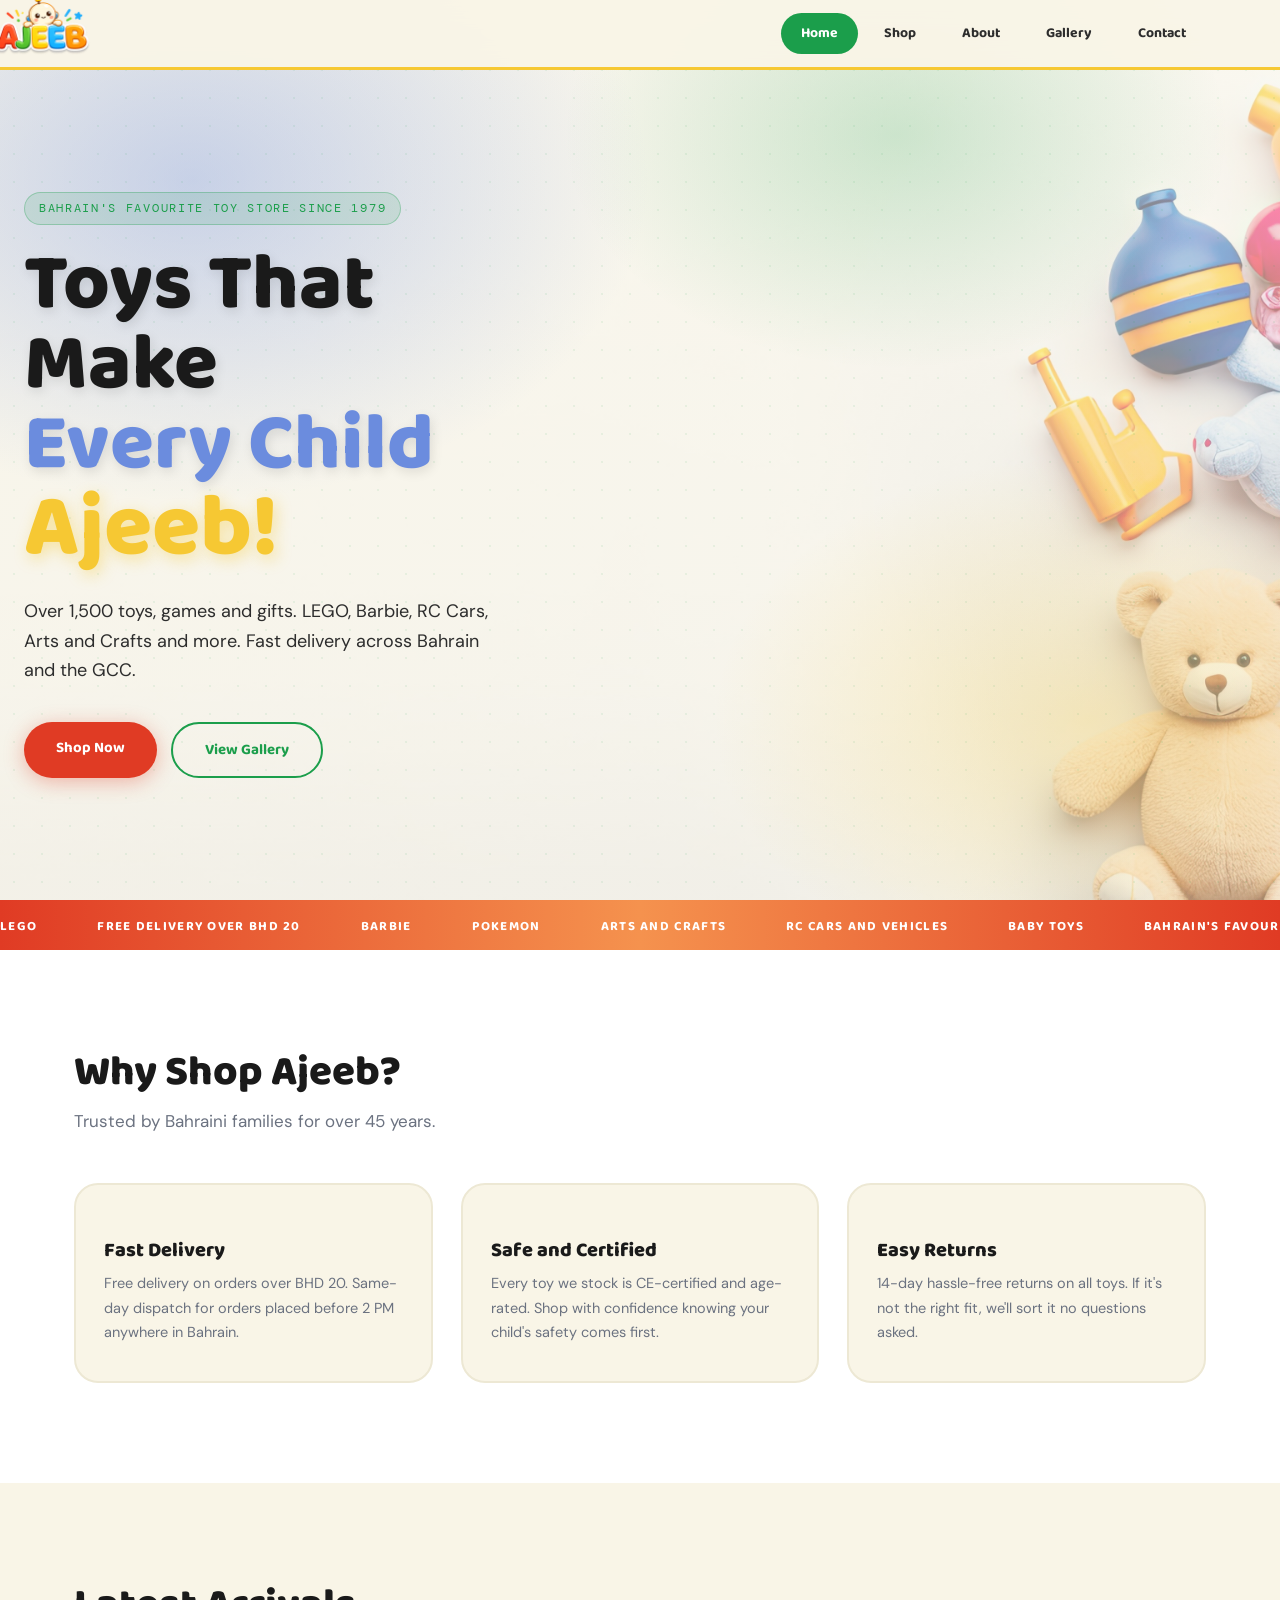
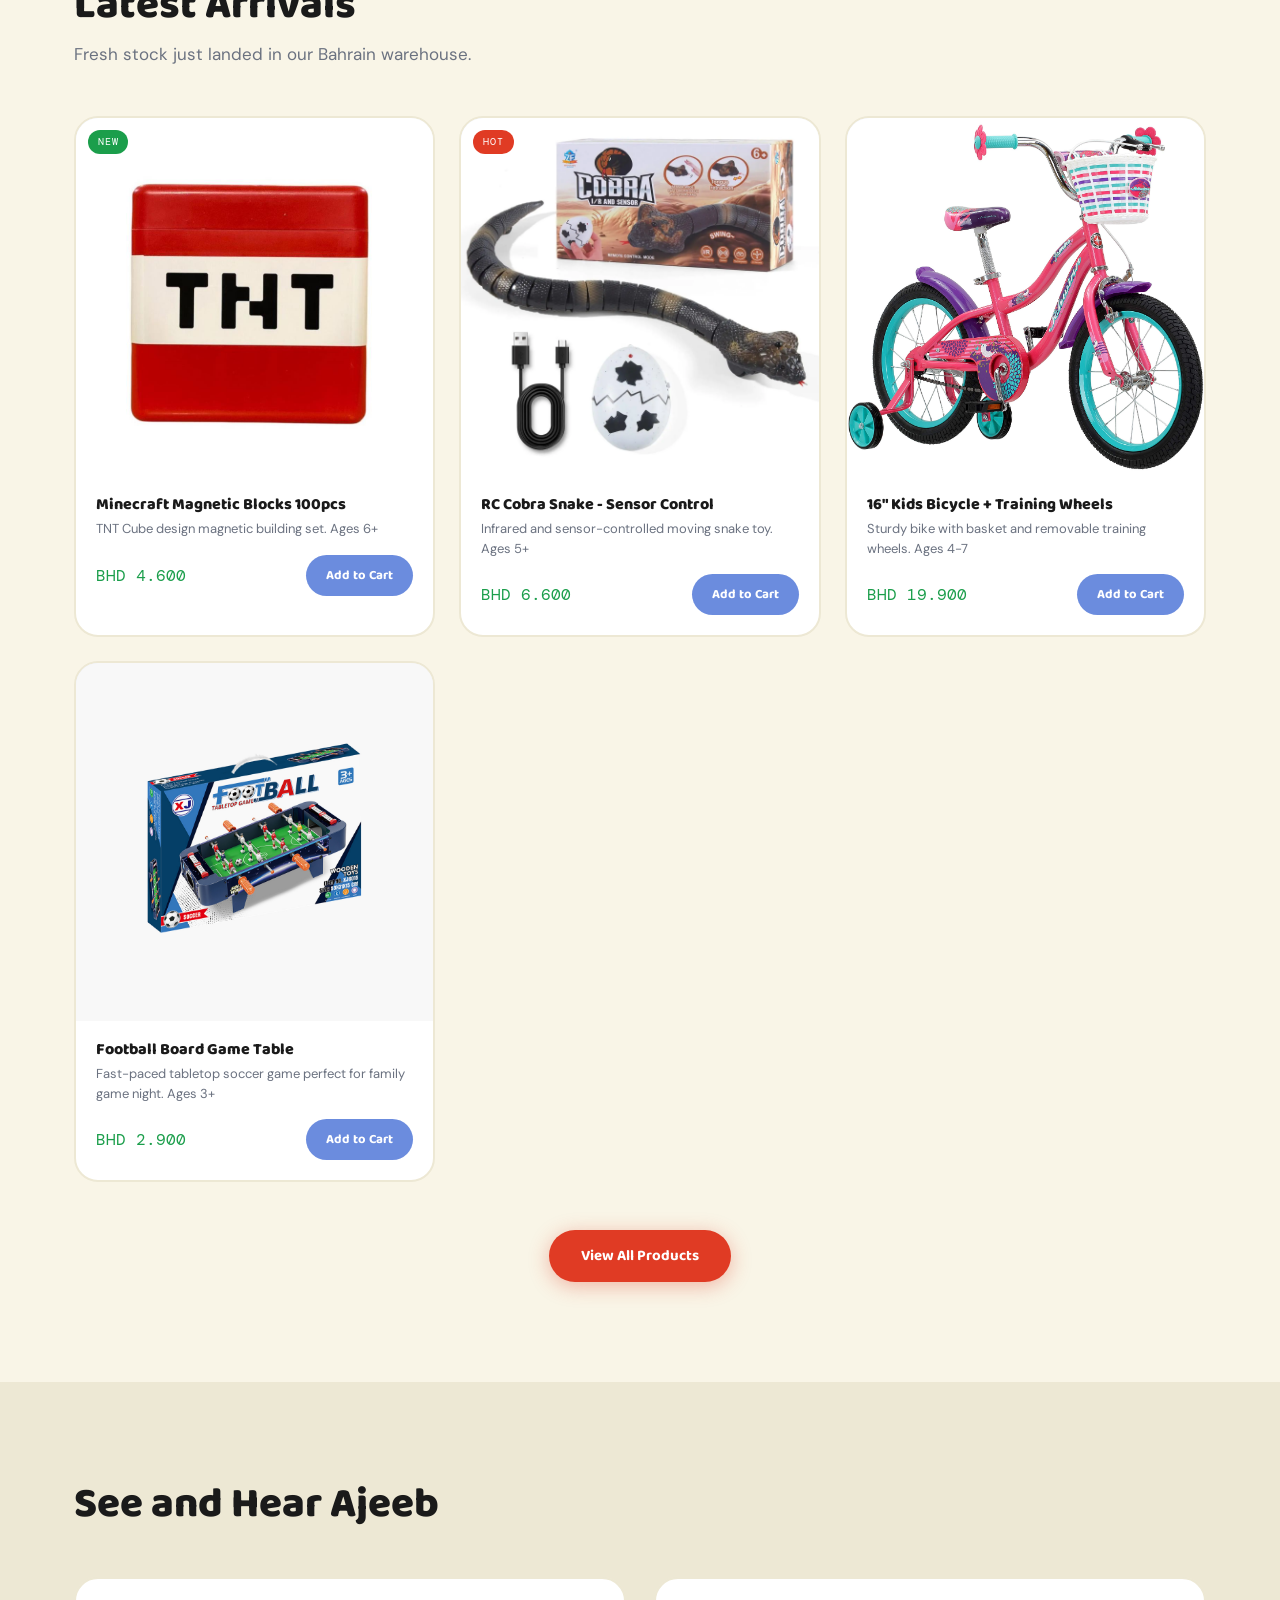
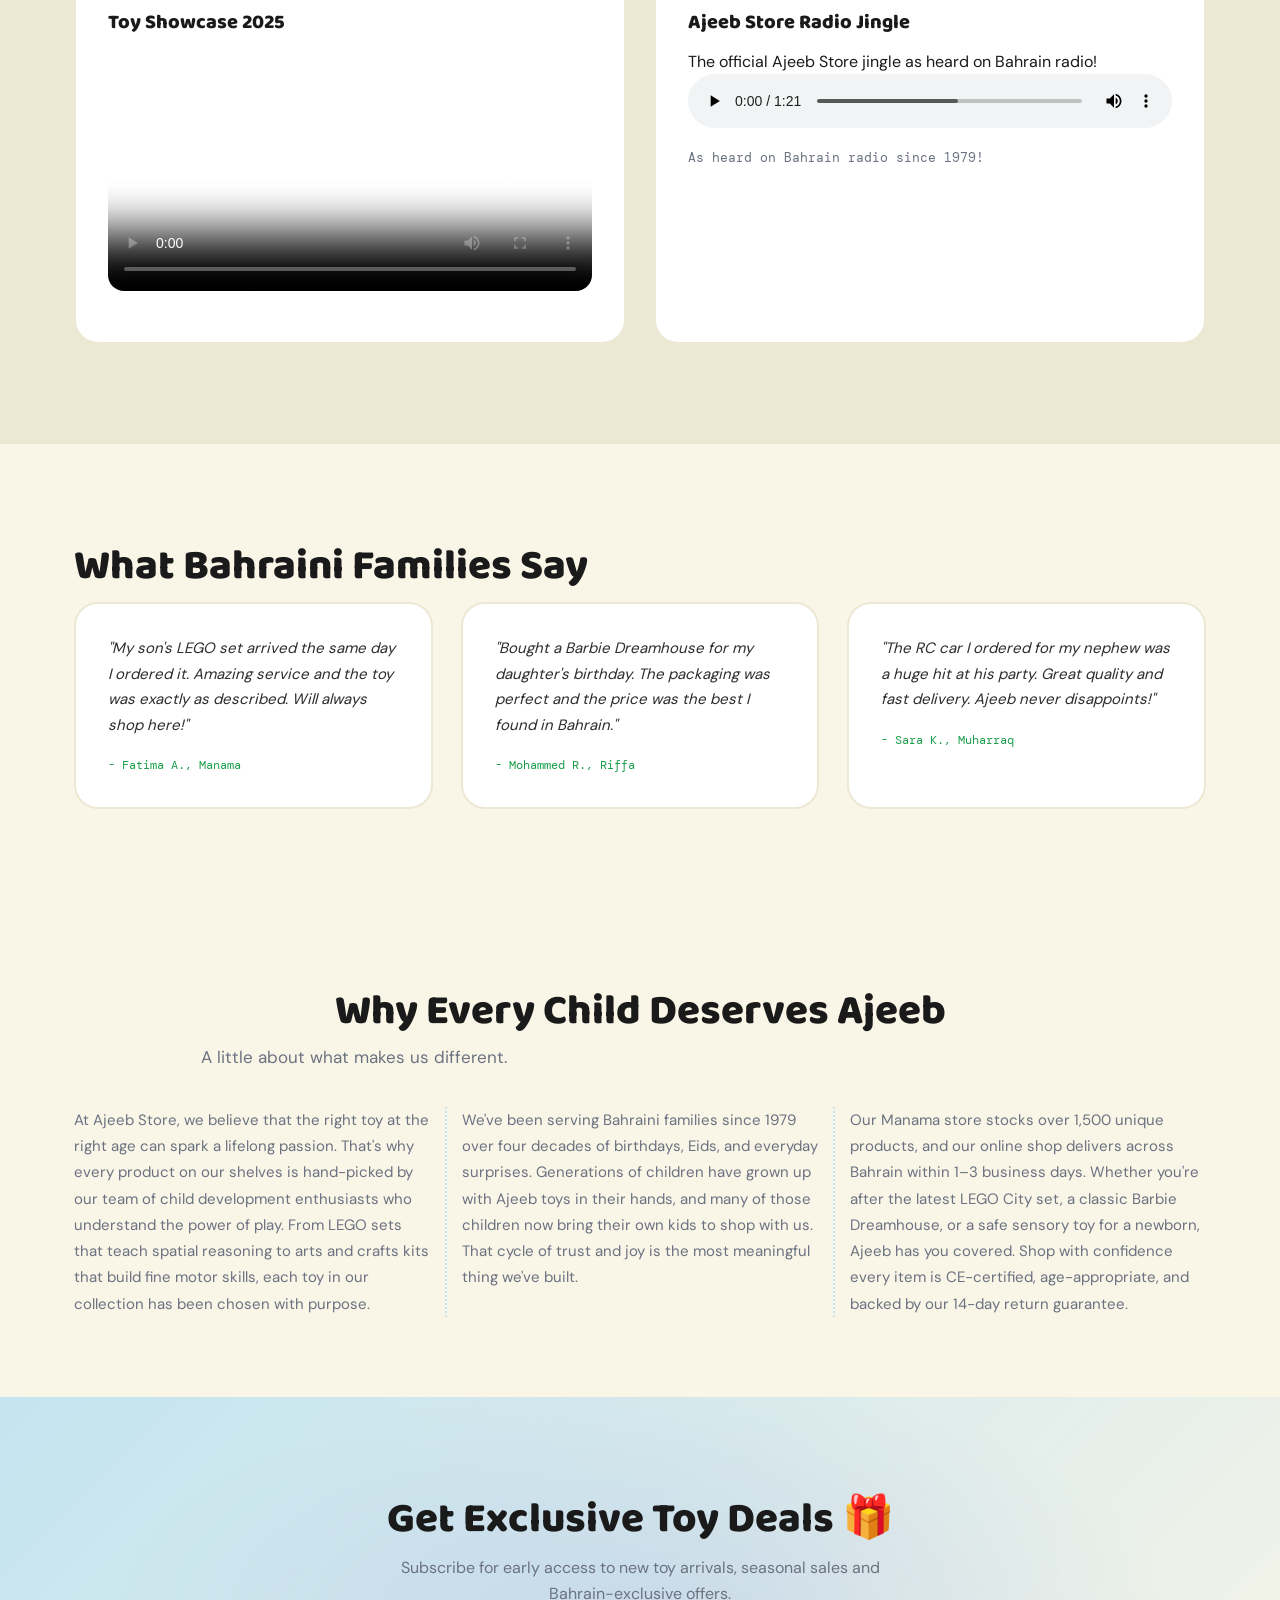
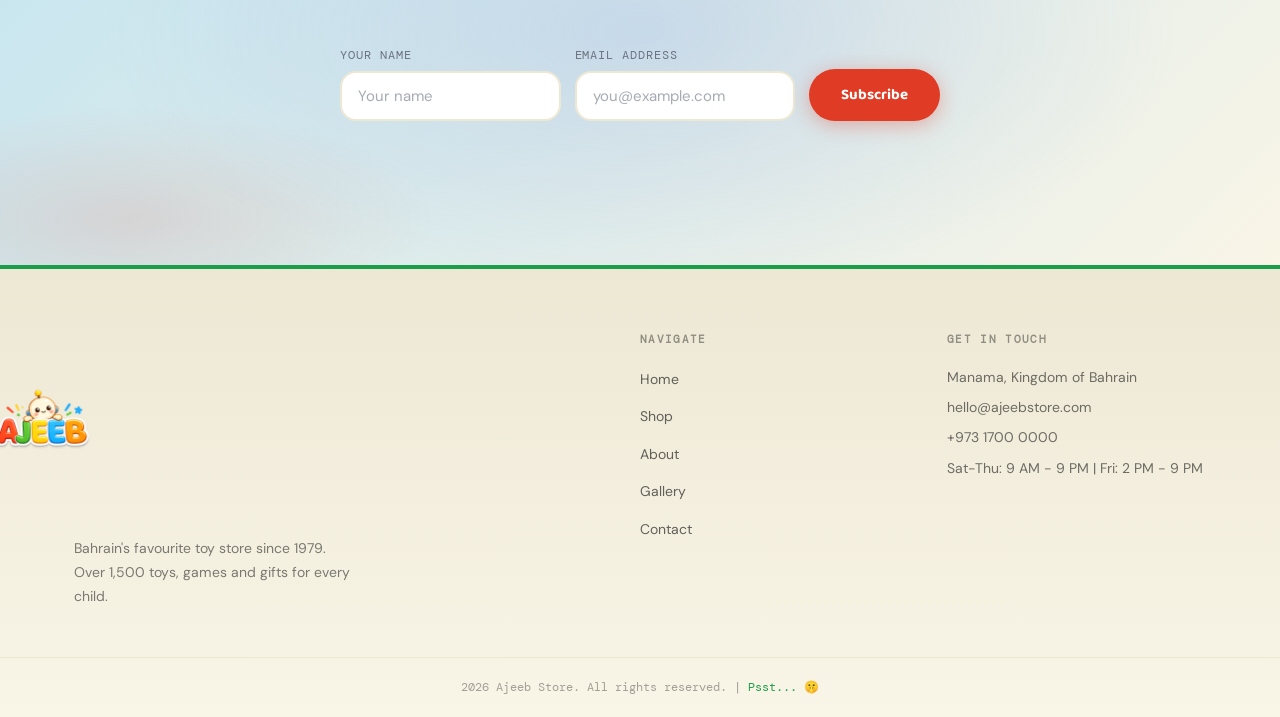
==== commit bde9368c: "Update index.html" ====
--- a/index.html
+++ b/index.html
@@ -317,8 +317,8 @@
         <p class="section-sub">A little about what makes us different.</p>
         <div class="prose-three-col">
           <p>At Ajeeb Store, we believe that the right toy at the right age can spark a lifelong passion. That's why every product on our shelves is hand-picked by our team of child development enthusiasts who understand the power of play. From LEGO sets that teach spatial reasoning to arts and crafts kits that build fine motor skills, each toy in our collection has been chosen with purpose.</p>
-          <p>We've been serving Bahraini families since 1979 — over four decades of birthdays, Eids, and everyday surprises. Generations of children have grown up with Ajeeb toys in their hands, and many of those children now bring their own kids to shop with us. That cycle of trust and joy is the most meaningful thing we've built.</p>
-          <p>Our Manama store stocks over 1,500 unique products, and our online shop delivers across Bahrain within 1–3 business days. Whether you're after the latest LEGO City set, a classic Barbie Dreamhouse, or a safe sensory toy for a newborn, Ajeeb has you covered. Shop with confidence — every item is CE-certified, age-appropriate, and backed by our 14-day return guarantee.</p>
+          <p>We've been serving Bahraini families since 1979 over four decades of birthdays, Eids, and everyday surprises. Generations of children have grown up with Ajeeb toys in their hands, and many of those children now bring their own kids to shop with us. That cycle of trust and joy is the most meaningful thing we've built.</p>
+          <p>Our Manama store stocks over 1,500 unique products, and our online shop delivers across Bahrain within 1–3 business days. Whether you're after the latest LEGO City set, a classic Barbie Dreamhouse, or a safe sensory toy for a newborn, Ajeeb has you covered. Shop with confidence every item is CE-certified, age-appropriate, and backed by our 14-day return guarantee.</p>
         </div>
       </div>
     </section>
@@ -424,4 +424,4 @@
   <script src="script.js"></script>
 
 </body>
-</html>+</html>
